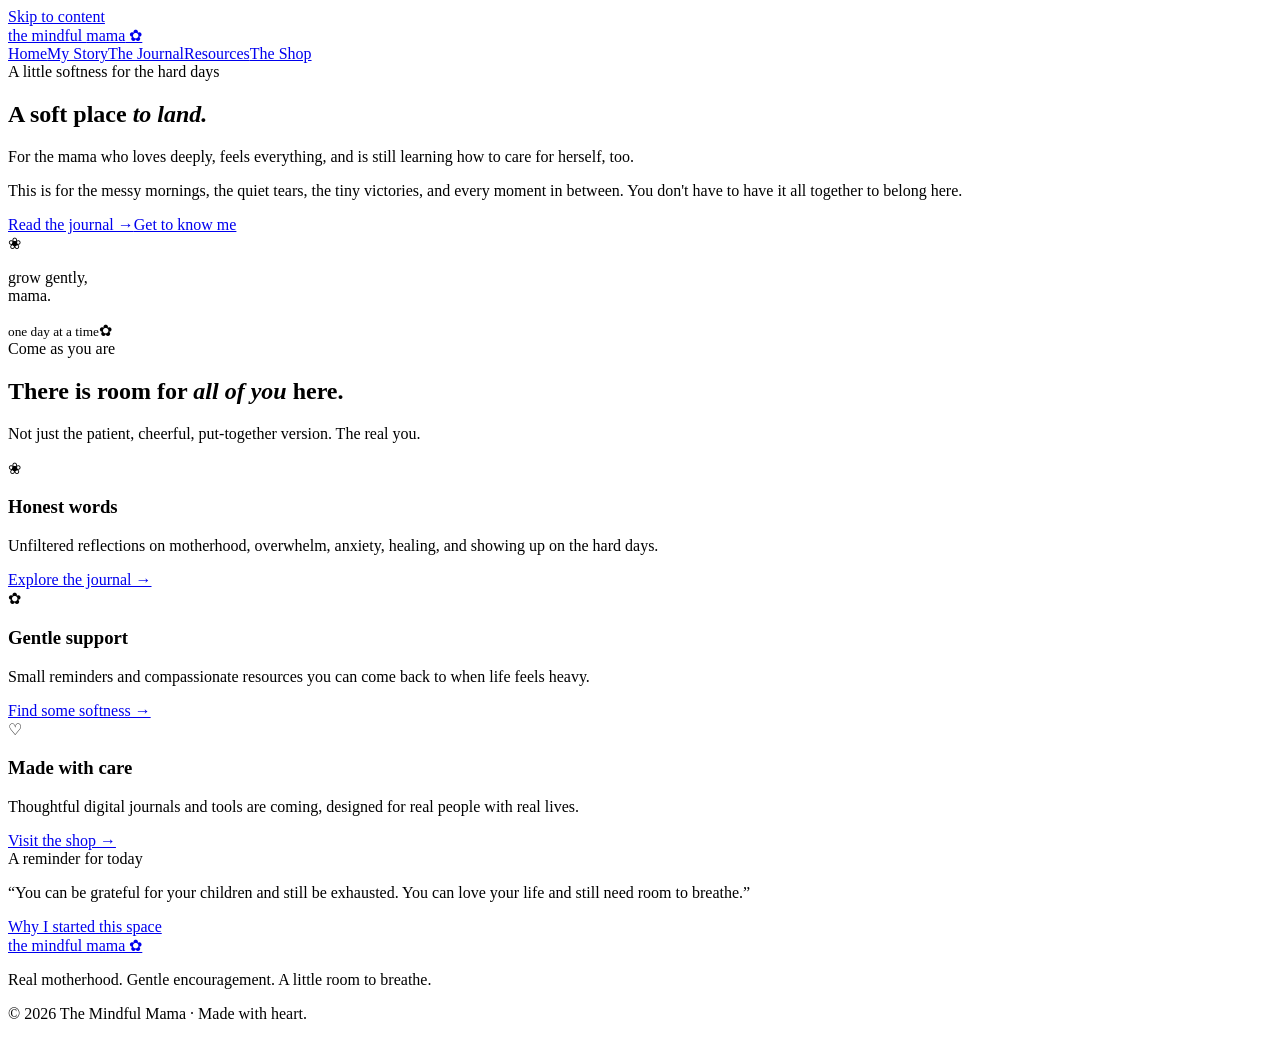
==== index.html @ 73584289 "Add The Mindful Mama website: index.html" ====
<!doctype html><html lang="en"><head><meta charset="utf-8"><meta name="viewport" content="width=device-width,initial-scale=1"><meta name="description" content="The Mindful Mama — a soft place for the overwhelmed mama."><title>A soft place to land | The Mindful Mama</title><link rel="stylesheet" href="style.css"></head><body><a class="skip" href="#main">Skip to content</a><header><div class="nav"><a class="brand" href="index.html">the mindful <span>mama</span> ✿</a><nav aria-label="Main navigation"><a href="index.html">Home</a><a href="about.html">My Story</a><a href="journal.html">The Journal</a><a href="resources.html">Resources</a><a href="shop.html">The Shop</a></nav></div></header><main id="main"><section class="hero"><div class="shell hero-grid"><div><div class="eyebrow">A little softness for the hard days</div><h1>A soft place <em>to land.</em></h1><p class="lead">For the mama who loves deeply, feels everything, and is still learning how to care for herself, too.</p><p>This is for the messy mornings, the quiet tears, the tiny victories, and every moment in between. You don't have to have it all together to belong here.</p><div class="actions"><a class="btn" href="journal.html">Read the journal →</a><a class="btn outline" href="about.html">Get to know me</a></div></div><div class="floral" aria-label="Soft floral illustration"><div>❀<p>grow gently,<br>mama.</p><small>one day at a time</small>✿</div></div></div></section><section class="section shell"><div class="section-header"><div class="eyebrow">Come as you are</div><h2>There is room for <em>all of you</em> here.</h2><p>Not just the patient, cheerful, put-together version. The real you.</p></div><div class="grid"><article class="card"><div class="symbol">❀</div><h3>Honest words</h3><p>Unfiltered reflections on motherhood, overwhelm, anxiety, healing, and showing up on the hard days.</p><a href="journal.html">Explore the journal →</a></article><article class="card"><div class="symbol">✿</div><h3>Gentle support</h3><p>Small reminders and compassionate resources you can come back to when life feels heavy.</p><a href="resources.html">Find some softness →</a></article><article class="card"><div class="symbol">♡</div><h3>Made with care</h3><p>Thoughtful digital journals and tools are coming, designed for real people with real lives.</p><a href="shop.html">Visit the shop →</a></article></div></section><section class="section tinted"><div class="statement shell"><div class="eyebrow">A reminder for today</div><p>“You can be grateful for your children and still be exhausted. You can love your life and still need room to breathe.”</p><a class="btn outline" href="about.html">Why I started this space</a></div></section></main><footer><a class="brand" href="index.html">the mindful mama ✿</a><p>Real motherhood. Gentle encouragement. A little room to breathe.</p><p>© <span id="year">2026</span> The Mindful Mama · Made with heart.</p></footer><script src="script.js"></script></body></html>
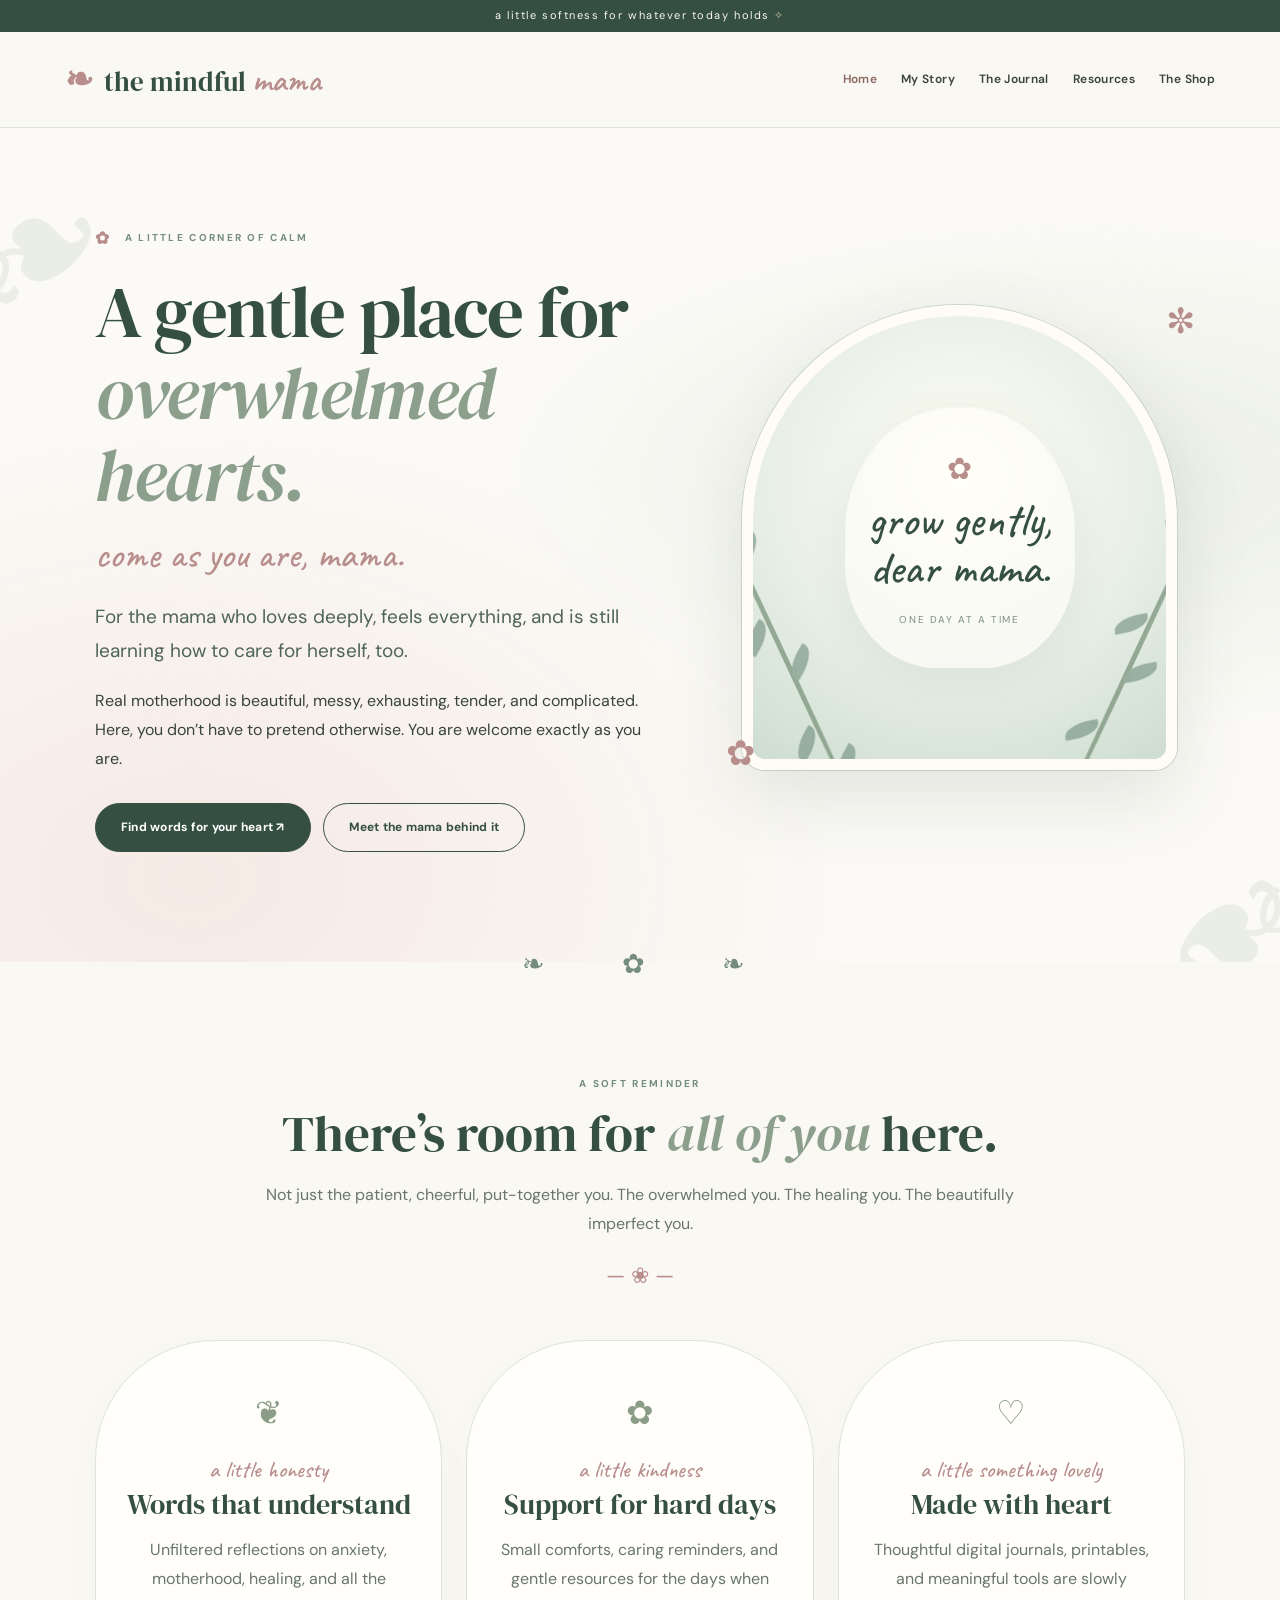
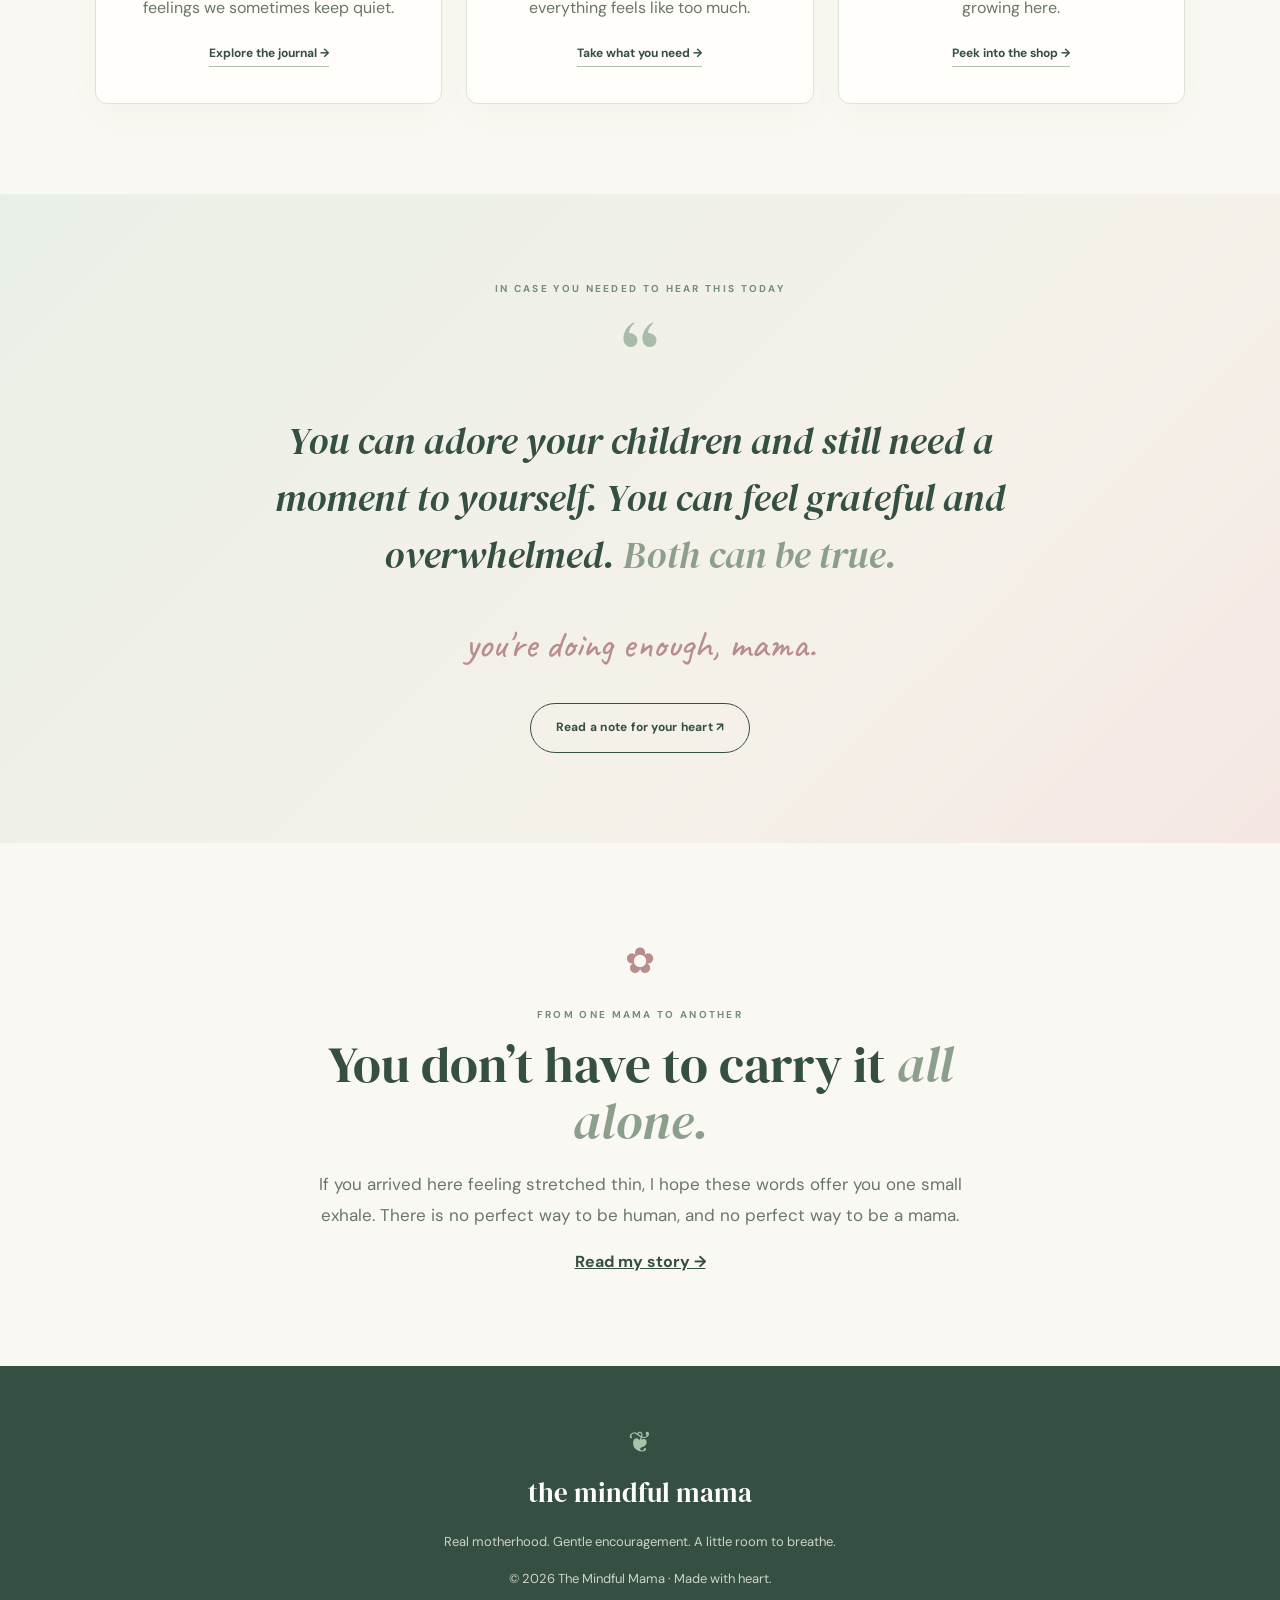
==== commit 51405b8f: "Refresh site with elegant eucalyptus botanical design" ====
--- a/index.html
+++ b/index.html
@@ -1 +1,10 @@
-<!doctype html><html lang="en"><head><meta charset="utf-8"><meta name="viewport" content="width=device-width,initial-scale=1"><meta name="description" content="The Mindful Mama — a soft place for the overwhelmed mama."><title>A soft place to land | The Mindful Mama</title><link rel="stylesheet" href="style.css"></head><body><a class="skip" href="#main">Skip to content</a><header><div class="nav"><a class="brand" href="index.html">the mindful <span>mama</span> ✿</a><nav aria-label="Main navigation"><a href="index.html">Home</a><a href="about.html">My Story</a><a href="journal.html">The Journal</a><a href="resources.html">Resources</a><a href="shop.html">The Shop</a></nav></div></header><main id="main"><section class="hero"><div class="shell hero-grid"><div><div class="eyebrow">A little softness for the hard days</div><h1>A soft place <em>to land.</em></h1><p class="lead">For the mama who loves deeply, feels everything, and is still learning how to care for herself, too.</p><p>This is for the messy mornings, the quiet tears, the tiny victories, and every moment in between. You don't have to have it all together to belong here.</p><div class="actions"><a class="btn" href="journal.html">Read the journal →</a><a class="btn outline" href="about.html">Get to know me</a></div></div><div class="floral" aria-label="Soft floral illustration"><div>❀<p>grow gently,<br>mama.</p><small>one day at a time</small>✿</div></div></div></section><section class="section shell"><div class="section-header"><div class="eyebrow">Come as you are</div><h2>There is room for <em>all of you</em> here.</h2><p>Not just the patient, cheerful, put-together version. The real you.</p></div><div class="grid"><article class="card"><div class="symbol">❀</div><h3>Honest words</h3><p>Unfiltered reflections on motherhood, overwhelm, anxiety, healing, and showing up on the hard days.</p><a href="journal.html">Explore the journal →</a></article><article class="card"><div class="symbol">✿</div><h3>Gentle support</h3><p>Small reminders and compassionate resources you can come back to when life feels heavy.</p><a href="resources.html">Find some softness →</a></article><article class="card"><div class="symbol">♡</div><h3>Made with care</h3><p>Thoughtful digital journals and tools are coming, designed for real people with real lives.</p><a href="shop.html">Visit the shop →</a></article></div></section><section class="section tinted"><div class="statement shell"><div class="eyebrow">A reminder for today</div><p>“You can be grateful for your children and still be exhausted. You can love your life and still need room to breathe.”</p><a class="btn outline" href="about.html">Why I started this space</a></div></section></main><footer><a class="brand" href="index.html">the mindful mama ✿</a><p>Real motherhood. Gentle encouragement. A little room to breathe.</p><p>© <span id="year">2026</span> The Mindful Mama · Made with heart.</p></footer><script src="script.js"></script></body></html>+<!doctype html>
+<html lang="en"><head><meta charset="utf-8"><meta name="viewport" content="width=device-width,initial-scale=1"><meta name="description" content="The Mindful Mama — a gentle place for overwhelmed hearts. Honest motherhood, healing and encouragement."><title>The Mindful Mama | A gentle place for overwhelmed hearts</title><link rel="stylesheet" href="style.css"></head>
+<body><a class="skip" href="#main">Skip to content</a><div class="announcement">a little softness for whatever today holds <span aria-hidden="true">✧</span></div><header><div class="nav"><a class="brand" href="index.html"><span class="brand-leaf">❧</span> the mindful <span>mama</span></a><nav aria-label="Main navigation"><a href="index.html" aria-current="page">Home</a><a href="about.html">My Story</a><a href="journal.html">The Journal</a><a href="resources.html">Resources</a><a href="shop.html">The Shop</a></nav></div></header>
+<main id="main"><section class="hero"><div class="shell hero-grid"><div class="hero-copy"><div class="eyebrow"><span class="tiny-flower">✿</span> A little corner of calm</div><h1>A gentle place for <em>overwhelmed hearts.</em></h1><p class="script-line">come as you are, mama.</p><p class="lead">For the mama who loves deeply, feels everything, and is still learning how to care for herself, too.</p><p>Real motherhood is beautiful, messy, exhausting, tender, and complicated. Here, you don’t have to pretend otherwise. You are welcome exactly as you are.</p><div class="actions"><a class="btn" href="journal.html">Find words for your heart <span aria-hidden="true">↗</span></a><a class="btn outline" href="about.html">Meet the mama behind it</a></div></div>
+<div class="botanical-wrap" aria-label="Decorative eucalyptus-inspired botanical arrangement"><div class="floral botanical"><span class="sprig sprig-left" aria-hidden="true"><i></i><i></i><i></i><i></i><i></i><i></i></span><span class="sprig sprig-right" aria-hidden="true"><i></i><i></i><i></i><i></i><i></i><i></i></span><div class="floral-message"><span class="little-bloom">✿</span><p>grow gently,<br>dear mama.</p><small>one day at a time</small></div></div><span class="floating-flower top" aria-hidden="true">✼</span><span class="floating-flower bottom" aria-hidden="true">✿</span></div></div></section>
+<div class="flourish" aria-hidden="true">❧ &nbsp; ✿ &nbsp; ❧</div>
+<section class="section shell"><div class="section-header"><div class="eyebrow">A soft reminder</div><h2>There’s room for <em>all of you</em> here.</h2><p>Not just the patient, cheerful, put-together you. The overwhelmed you. The healing you. The beautifully imperfect you.</p><div class="floral-divider" aria-hidden="true">— ❀ —</div></div><div class="grid"><article class="card"><div class="symbol" aria-hidden="true">❦</div><div class="script-tag">a little honesty</div><h3>Words that understand</h3><p>Unfiltered reflections on anxiety, motherhood, healing, and all the feelings we sometimes keep quiet.</p><a href="journal.html">Explore the journal <span aria-hidden="true">→</span></a></article><article class="card"><div class="symbol" aria-hidden="true">✿</div><div class="script-tag">a little kindness</div><h3>Support for hard days</h3><p>Small comforts, caring reminders, and gentle resources for the days when everything feels like too much.</p><a href="resources.html">Take what you need <span aria-hidden="true">→</span></a></article><article class="card"><div class="symbol" aria-hidden="true">♡</div><div class="script-tag">a little something lovely</div><h3>Made with heart</h3><p>Thoughtful digital journals, printables, and meaningful tools are slowly growing here.</p><a href="shop.html">Peek into the shop <span aria-hidden="true">→</span></a></article></div></section>
+<section class="section tinted"><div class="statement shell"><div class="eyebrow">In case you needed to hear this today</div><div class="quote-mark" aria-hidden="true">“</div><p>You can adore your children and still need a moment to yourself. You can feel grateful and overwhelmed. <em>Both can be true.</em></p><span class="script-line">you're doing enough, mama.</span><div><a class="btn outline" href="posts/carrying-too-much.html">Read a note for your heart ↗</a></div></div></section>
+<section class="letter shell section"><div class="letter-ornament" aria-hidden="true">✿</div><div class="eyebrow">From one mama to another</div><h2>You don’t have to carry it <em>all alone.</em></h2><p>If you arrived here feeling stretched thin, I hope these words offer you one small exhale. There is no perfect way to be human, and no perfect way to be a mama.</p><a class="text-link" href="about.html">Read my story →</a></section></main>
+<footer><div class="footer-flower" aria-hidden="true">❦</div><a class="brand" href="index.html">the mindful mama</a><p>Real motherhood. Gentle encouragement. A little room to breathe.</p><p>© <span id="year">2026</span> The Mindful Mama · Made with heart.</p></footer><script src="script.js"></script></body></html>
--- a/style.css
+++ b/style.css
@@ -0,0 +1,4 @@
+@import url('https://fonts.googleapis.com/css2?family=DM+Sans:wght@400;500;600;700&family=DM+Serif+Display:ital@0;1&family=Caveat:wght@400;500;600;700&display=swap');
+:root{--cream:#faf8f2;--paper:#fffefa;--sage:#8b9d87;--dark:#354f43;--rose:#b88e8d;--blush:#f1e5e0;--ink:#38443b;--muted:#69766b;--line:#dce4d9;--mint:#e6eee5;--eucalyptus:#748d7e}
+*{box-sizing:border-box}html{scroll-behavior:smooth}body{margin:0;background:var(--cream);color:var(--ink);font-family:'DM Sans',sans-serif;line-height:1.8}a{color:inherit}a:focus-visible{outline:3px solid var(--rose);outline-offset:4px}header{position:sticky;top:0;z-index:5;background:rgba(250,248,242,.97);border-bottom:1px solid var(--line);backdrop-filter:blur(12px)}.announcement{background:var(--dark);color:#f9f7ee;text-align:center;padding:6px 15px;font-size:11px;letter-spacing:.14em}.announcement span{color:#d3c8a5}.nav{max-width:1200px;margin:auto;padding:17px 25px;display:flex;align-items:center;justify-content:space-between;gap:20px}.brand{font-family:'DM Serif Display',serif;font-size:27px;color:var(--dark);text-decoration:none;white-space:nowrap}.brand span{font-family:'Caveat',cursive;font-weight:600;font-size:34px;color:var(--rose)}.brand-leaf{font-size:29px;color:var(--eucalyptus);padding-right:5px}nav{display:flex;gap:24px;flex-wrap:wrap}nav a{text-decoration:none;font-size:12px;font-weight:600;letter-spacing:.03em}nav a[aria-current],nav a:hover{color:#8b655f}.shell{max-width:1140px;margin:auto;padding-left:25px;padding-right:25px}.hero{position:relative;overflow:hidden;padding:95px 0 110px;background:radial-gradient(ellipse at 84% 42%,#e9eee5 0,transparent 38%),radial-gradient(ellipse at 15% 90%,#f5e9e4 0,transparent 43%),#fbfaf6}.hero:before,.hero:after{content:'❧';position:absolute;font-size:180px;line-height:1;color:#a3b4a2;opacity:.17;pointer-events:none}.hero:before{left:-40px;top:35px;transform:rotate(-32deg)}.hero:after{right:-30px;bottom:-60px;transform:rotate(145deg)}.hero-grid{display:grid;grid-template-columns:1.12fr .88fr;gap:65px;align-items:center}.eyebrow{text-transform:uppercase;letter-spacing:.23em;font-weight:700;color:var(--eucalyptus);font-size:10px}.tiny-flower{color:var(--rose);font-size:17px;vertical-align:middle;margin-right:9px}h1,h2,h3{font-family:'DM Serif Display',serif;font-weight:400;line-height:1.12}h1{font-size:clamp(48px,5.7vw,78px);margin:17px 0 8px;color:var(--dark);letter-spacing:-.025em}h2{font-size:clamp(35px,4vw,52px);margin:12px 0 19px;color:var(--dark)}h3{font-size:28px;margin:5px 0 15px;color:var(--dark)}em{color:#8c9f8d;font-style:italic}.script-line{font:500 clamp(27px,3vw,39px)/1.2 'Caveat',cursive;color:var(--rose);margin:16px 0 22px}.lead{font-size:19px;max-width:610px;color:#4f6555}.hero-copy>p:not(.script-line){max-width:575px}.btn{display:inline-block;border-radius:50px;padding:13px 25px;background:var(--dark);color:white;text-decoration:none;font-size:12px;font-weight:700;letter-spacing:.02em;border:1px solid var(--dark);transition:transform .2s,background .2s}.btn:hover{transform:translateY(-2px);background:#4a6956}.btn.outline{background:transparent;color:var(--dark)}.btn.outline:hover{background:#ebf0e9}.actions{display:flex;gap:12px;flex-wrap:wrap;margin-top:29px}.botanical-wrap{position:relative;padding:15px 8px}.floral{min-height:465px;border-radius:240px 240px 25px 25px;background:radial-gradient(circle at 50% 36%,#fffef4 0,#e8efe6 55%,#ceddd0 100%);border:11px solid #fffcf5;box-shadow:0 27px 75px #354f4320,0 0 0 1px #cfdacf;display:grid;place-items:center;position:relative;overflow:hidden}.floral-message{position:relative;z-index:2;background:#fffefaaf;border:1px solid #f7faf4;padding:34px 22px;text-align:center;border-radius:48% 48% 40% 40%;box-shadow:0 10px 40px #435d4114}.floral-message p{font:500 46px/1.05 'Caveat',cursive;color:var(--dark);margin:0 0 12px}.floral-message small{font-size:10px;letter-spacing:.16em;text-transform:uppercase;color:#7b8d7e}.little-bloom{font-size:30px;color:var(--rose)}.sprig{position:absolute;width:5px;height:370px;background:#718c72;border-radius:50%;opacity:.70;bottom:-65px;transform-origin:bottom}.sprig-left{left:26%;transform:rotate(-25deg)}.sprig-right{right:26%;transform:rotate(25deg)}.sprig i{position:absolute;left:0;bottom:calc(36px + var(--n,0)*42px);display:block;background:#7e9a88;width:35px;height:16px;border-radius:80% 0 80% 0;transform:rotate(-34deg);transform-origin:left center;box-shadow:inset 4px 0 6px #54765b22}.sprig i:nth-child(1){bottom:45px}.sprig i:nth-child(2){bottom:98px;transform:rotate(145deg)}.sprig i:nth-child(3){bottom:155px}.sprig i:nth-child(4){bottom:215px;transform:rotate(145deg)}.sprig i:nth-child(5){bottom:280px}.sprig i:nth-child(6){bottom:335px;transform:rotate(145deg)}.floating-flower{position:absolute;color:var(--rose);font-size:35px;z-index:1}.floating-flower.top{top:0;right:-10px}.floating-flower.bottom{bottom:0;left:-8px}.flourish{text-align:center;color:var(--eucalyptus);font-size:27px;letter-spacing:14px;margin-top:-22px;position:relative}.section{padding-top:86px;padding-bottom:90px}.section-header{text-align:center;max-width:760px;margin:0 auto 45px}.section-header p,.card p{color:var(--muted)}.floral-divider{font-size:22px;color:var(--rose);margin-top:17px}.grid{display:grid;grid-template-columns:repeat(3,1fr);gap:24px}.card{background:var(--paper);border:1px solid #dce4d9;border-radius:120px 120px 12px 12px;padding:42px 29px 36px;text-align:center;box-shadow:0 12px 35px #2f513008;transition:transform .2s}.card:hover{transform:translateY(-3px)}.symbol{font-size:33px;color:var(--sage)}.script-tag{font:500 23px 'Caveat',cursive;color:var(--rose);margin-top:12px}.card a{color:var(--dark);font-weight:700;font-size:12px;text-decoration:none;border-bottom:1px solid #b0c0b1;padding-bottom:5px}.tinted{background:linear-gradient(135deg,#e9f0e7,#f5f1e9 65%,#f4e7e3)}.statement{text-align:center;max-width:845px}.statement .quote-mark{font:90px/1 'DM Serif Display',serif;color:#a9bca9;height:62px;margin-top:15px}.statement p{font:italic clamp(25px,3.25vw,38px)/1.5 'DM Serif Display',serif;color:var(--dark)}.statement .script-line{display:block;margin-bottom:35px}.letter{text-align:center;max-width:740px}.letter-ornament{font-size:36px;color:var(--rose);margin-bottom:12px}.letter p{color:var(--muted);font-size:17px}.text-link{font-weight:700;color:var(--dark)}.intro{padding-top:80px;padding-bottom:48px;text-align:center}.intro h1{font-size:clamp(47px,6vw,70px)}.intro .lead{margin:auto}.prose{max-width:750px;margin:0 auto 90px;padding:0 24px;font-size:17px}.prose p{margin:0 0 22px}.prose h2{margin-top:45px}.note{border-left:3px solid var(--sage);padding:18px 25px;margin:25px 0;background:#eaf0e9}.centered{text-align:center}footer{padding:50px 20px;text-align:center;background:var(--dark);color:#f5f4eb}footer .brand{color:white}footer .brand span{color:#d9b5ab}footer p{opacity:.8;font-size:13px}.footer-flower{font-size:29px;color:#a9c3aa}.skip{position:absolute;left:-9999px}.skip:focus{left:20px;top:20px;background:white;padding:10px;z-index:10}@media(max-width:860px){.nav{flex-direction:column}.hero-grid{grid-template-columns:1fr;gap:35px}.botanical-wrap{max-width:455px;width:100%;margin:auto}.grid{grid-template-columns:1fr;max-width:500px;margin:auto}.hero{padding:65px 0}.section{padding-top:65px;padding-bottom:65px}}@media(max-width:480px){nav{gap:9px 17px;justify-content:center}nav a{font-size:11px}.hero h1{font-size:49px}.floral{min-height:340px}.sprig{height:330px}.floral-message p{font-size:39px}.brand{font-size:23px}.brand span{font-size:30px}.card{padding:35px 25px}}
+@media(prefers-reduced-motion:reduce){*,*:before,*:after{scroll-behavior:auto!important;transition:none!important}}
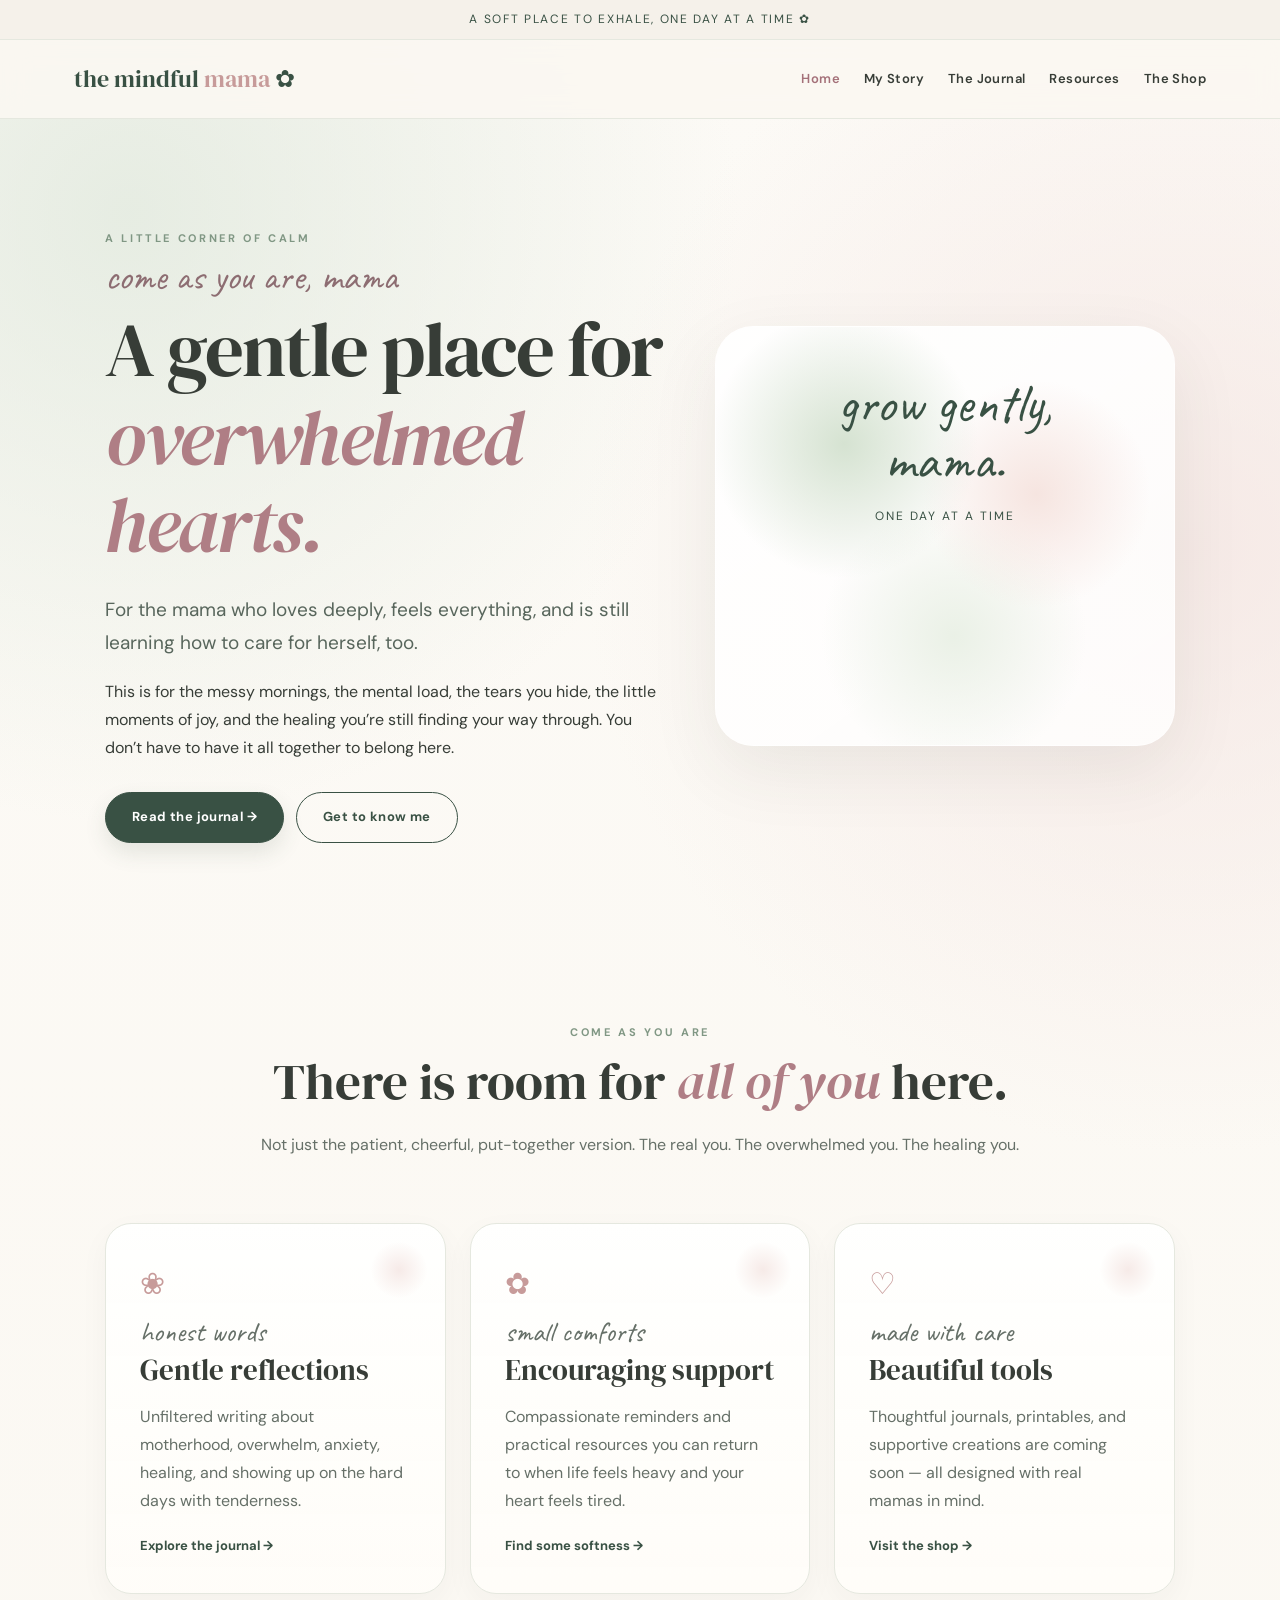
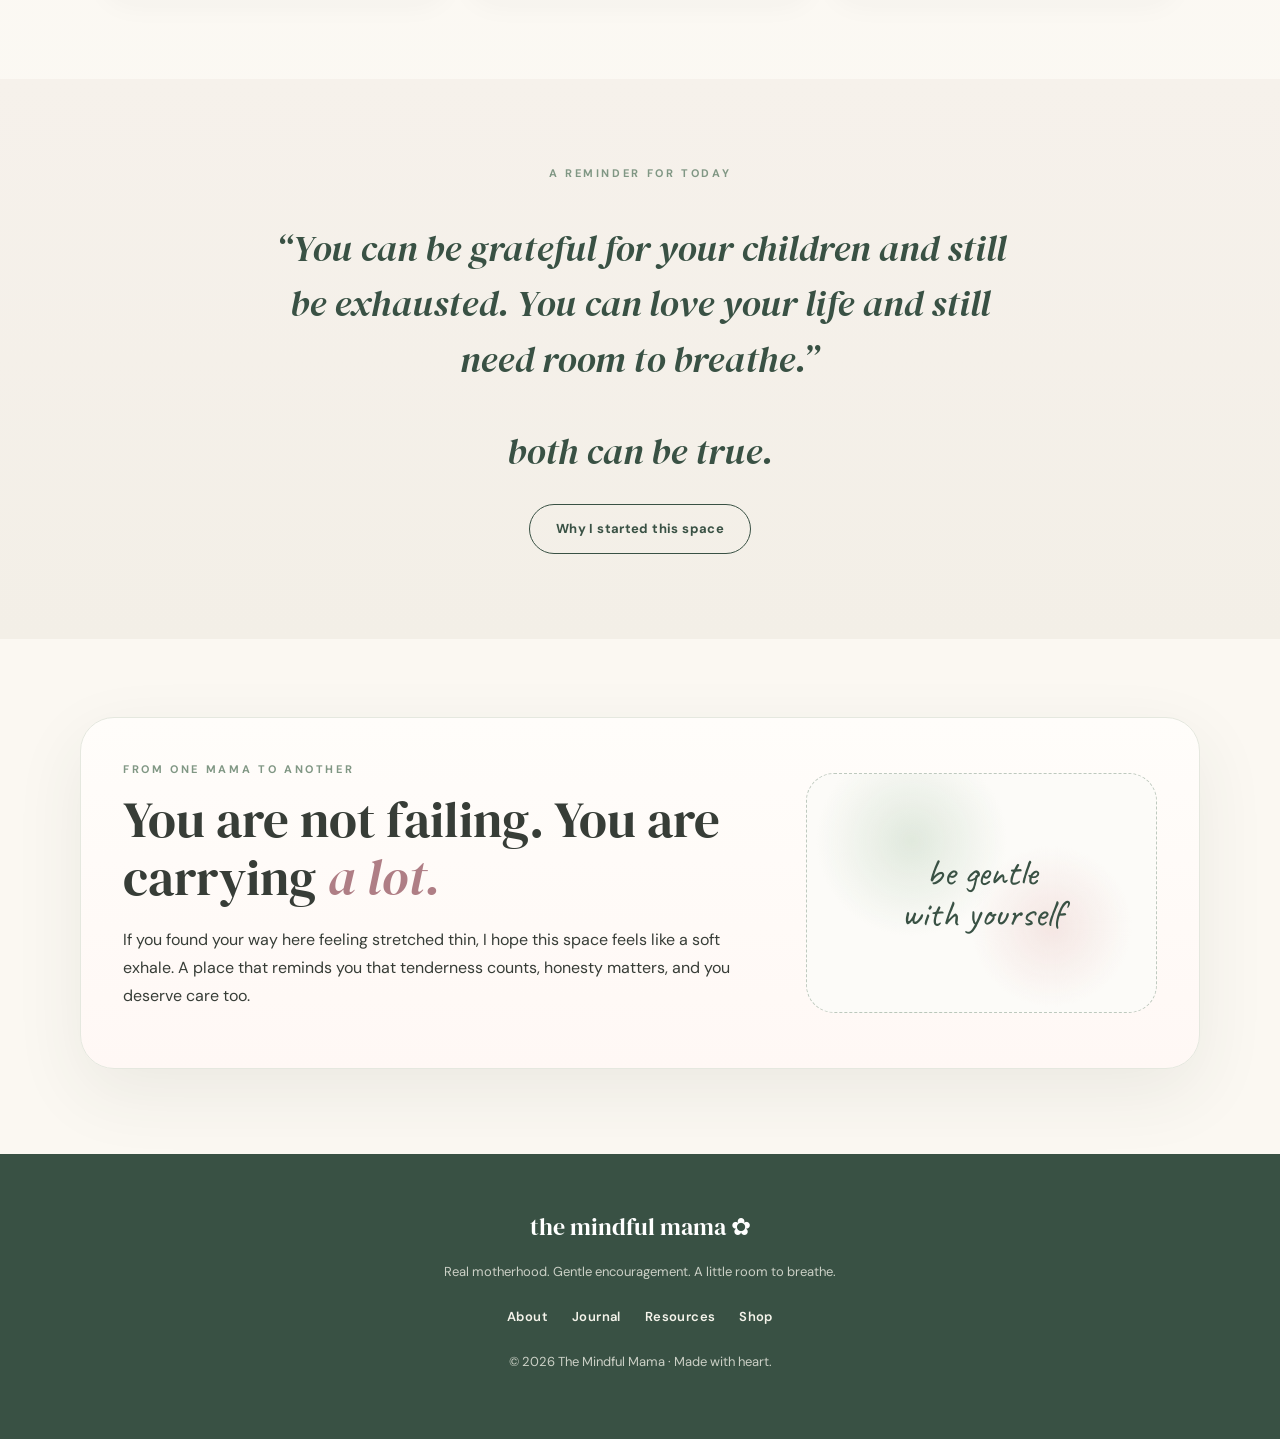
==== commit 31c72598: "Add files via upload" ====
--- a/index.html
+++ b/index.html
@@ -1,10 +1,130 @@
 <!doctype html>
-<html lang="en"><head><meta charset="utf-8"><meta name="viewport" content="width=device-width,initial-scale=1"><meta name="description" content="The Mindful Mama — a gentle place for overwhelmed hearts. Honest motherhood, healing and encouragement."><title>The Mindful Mama | A gentle place for overwhelmed hearts</title><link rel="stylesheet" href="style.css"></head>
-<body><a class="skip" href="#main">Skip to content</a><div class="announcement">a little softness for whatever today holds <span aria-hidden="true">✧</span></div><header><div class="nav"><a class="brand" href="index.html"><span class="brand-leaf">❧</span> the mindful <span>mama</span></a><nav aria-label="Main navigation"><a href="index.html" aria-current="page">Home</a><a href="about.html">My Story</a><a href="journal.html">The Journal</a><a href="resources.html">Resources</a><a href="shop.html">The Shop</a></nav></div></header>
-<main id="main"><section class="hero"><div class="shell hero-grid"><div class="hero-copy"><div class="eyebrow"><span class="tiny-flower">✿</span> A little corner of calm</div><h1>A gentle place for <em>overwhelmed hearts.</em></h1><p class="script-line">come as you are, mama.</p><p class="lead">For the mama who loves deeply, feels everything, and is still learning how to care for herself, too.</p><p>Real motherhood is beautiful, messy, exhausting, tender, and complicated. Here, you don’t have to pretend otherwise. You are welcome exactly as you are.</p><div class="actions"><a class="btn" href="journal.html">Find words for your heart <span aria-hidden="true">↗</span></a><a class="btn outline" href="about.html">Meet the mama behind it</a></div></div>
-<div class="botanical-wrap" aria-label="Decorative eucalyptus-inspired botanical arrangement"><div class="floral botanical"><span class="sprig sprig-left" aria-hidden="true"><i></i><i></i><i></i><i></i><i></i><i></i></span><span class="sprig sprig-right" aria-hidden="true"><i></i><i></i><i></i><i></i><i></i><i></i></span><div class="floral-message"><span class="little-bloom">✿</span><p>grow gently,<br>dear mama.</p><small>one day at a time</small></div></div><span class="floating-flower top" aria-hidden="true">✼</span><span class="floating-flower bottom" aria-hidden="true">✿</span></div></div></section>
-<div class="flourish" aria-hidden="true">❧ &nbsp; ✿ &nbsp; ❧</div>
-<section class="section shell"><div class="section-header"><div class="eyebrow">A soft reminder</div><h2>There’s room for <em>all of you</em> here.</h2><p>Not just the patient, cheerful, put-together you. The overwhelmed you. The healing you. The beautifully imperfect you.</p><div class="floral-divider" aria-hidden="true">— ❀ —</div></div><div class="grid"><article class="card"><div class="symbol" aria-hidden="true">❦</div><div class="script-tag">a little honesty</div><h3>Words that understand</h3><p>Unfiltered reflections on anxiety, motherhood, healing, and all the feelings we sometimes keep quiet.</p><a href="journal.html">Explore the journal <span aria-hidden="true">→</span></a></article><article class="card"><div class="symbol" aria-hidden="true">✿</div><div class="script-tag">a little kindness</div><h3>Support for hard days</h3><p>Small comforts, caring reminders, and gentle resources for the days when everything feels like too much.</p><a href="resources.html">Take what you need <span aria-hidden="true">→</span></a></article><article class="card"><div class="symbol" aria-hidden="true">♡</div><div class="script-tag">a little something lovely</div><h3>Made with heart</h3><p>Thoughtful digital journals, printables, and meaningful tools are slowly growing here.</p><a href="shop.html">Peek into the shop <span aria-hidden="true">→</span></a></article></div></section>
-<section class="section tinted"><div class="statement shell"><div class="eyebrow">In case you needed to hear this today</div><div class="quote-mark" aria-hidden="true">“</div><p>You can adore your children and still need a moment to yourself. You can feel grateful and overwhelmed. <em>Both can be true.</em></p><span class="script-line">you're doing enough, mama.</span><div><a class="btn outline" href="posts/carrying-too-much.html">Read a note for your heart ↗</a></div></div></section>
-<section class="letter shell section"><div class="letter-ornament" aria-hidden="true">✿</div><div class="eyebrow">From one mama to another</div><h2>You don’t have to carry it <em>all alone.</em></h2><p>If you arrived here feeling stretched thin, I hope these words offer you one small exhale. There is no perfect way to be human, and no perfect way to be a mama.</p><a class="text-link" href="about.html">Read my story →</a></section></main>
-<footer><div class="footer-flower" aria-hidden="true">❦</div><a class="brand" href="index.html">the mindful mama</a><p>Real motherhood. Gentle encouragement. A little room to breathe.</p><p>© <span id="year">2026</span> The Mindful Mama · Made with heart.</p></footer><script src="script.js"></script></body></html>+<html lang="en">
+<head>
+  <meta charset="utf-8">
+  <meta name="viewport" content="width=device-width,initial-scale=1">
+  <meta name="description" content="The Mindful Mama — a gentle place for overwhelmed hearts. Honest motherhood reflections, supportive encouragement, and room to breathe.">
+  <title>The Mindful Mama | A gentle place for overwhelmed hearts</title>
+  <link rel="stylesheet" href="style.css">
+</head>
+<body>
+  <a class="skip" href="#main">Skip to content</a>
+
+  <div class="announcement">a soft place to exhale, one day at a time ✿</div>
+
+  <header>
+    <div class="nav">
+      <a class="brand" href="index.html">the mindful <span>mama</span> ✿</a>
+      <nav aria-label="Main navigation">
+        <a href="index.html" aria-current="page">Home</a>
+        <a href="about.html">My Story</a>
+        <a href="journal.html">The Journal</a>
+        <a href="resources.html">Resources</a>
+        <a href="shop.html">The Shop</a>
+      </nav>
+    </div>
+  </header>
+
+  <main id="main">
+    <section class="hero">
+      <img class="hero-branch hero-branch-left" src="assets/eucalyptus-left.svg" alt="" aria-hidden="true">
+      <img class="hero-branch hero-branch-right" src="assets/eucalyptus-right.svg" alt="" aria-hidden="true">
+
+      <div class="shell hero-grid">
+        <div class="hero-copy">
+          <div class="eyebrow">A little corner of calm</div>
+          <p class="handwritten intro-script">come as you are, mama</p>
+          <h1>A gentle place for <em>overwhelmed hearts.</em></h1>
+          <p class="lead">For the mama who loves deeply, feels everything, and is still learning how to care for herself, too.</p>
+          <p>This is for the messy mornings, the mental load, the tears you hide, the little moments of joy, and the healing you’re still finding your way through. You don’t have to have it all together to belong here.</p>
+          <div class="actions">
+            <a class="btn" href="journal.html">Read the journal →</a>
+            <a class="btn secondary" href="about.html">Get to know me</a>
+          </div>
+        </div>
+
+        <div class="watercolor-card" aria-label="Decorative watercolor floral panel">
+          <div class="wash"></div>
+          <div class="card-content">
+            <p class="handwritten big-script">grow gently,<br>mama.</p>
+            <p class="mini-note">one day at a time</p>
+          </div>
+        </div>
+      </div>
+    </section>
+
+    <section class="section">
+      <div class="shell">
+        <div class="section-header">
+          <div class="eyebrow">Come as you are</div>
+          <h2>There is room for <em>all of you</em> here.</h2>
+          <p>Not just the patient, cheerful, put-together version. The real you. The overwhelmed you. The healing you.</p>
+          <img class="divider" src="assets/floral-divider.svg" alt="" aria-hidden="true">
+        </div>
+
+        <div class="grid">
+          <article class="card">
+            <div class="symbol">❀</div>
+            <p class="handwritten small-script">honest words</p>
+            <h3>Gentle reflections</h3>
+            <p>Unfiltered writing about motherhood, overwhelm, anxiety, healing, and showing up on the hard days with tenderness.</p>
+            <a href="journal.html">Explore the journal →</a>
+          </article>
+
+          <article class="card">
+            <div class="symbol">✿</div>
+            <p class="handwritten small-script">small comforts</p>
+            <h3>Encouraging support</h3>
+            <p>Compassionate reminders and practical resources you can return to when life feels heavy and your heart feels tired.</p>
+            <a href="resources.html">Find some softness →</a>
+          </article>
+
+          <article class="card">
+            <div class="symbol">♡</div>
+            <p class="handwritten small-script">made with care</p>
+            <h3>Beautiful tools</h3>
+            <p>Thoughtful journals, printables, and supportive creations are coming soon — all designed with real mamas in mind.</p>
+            <a href="shop.html">Visit the shop →</a>
+          </article>
+        </div>
+      </div>
+    </section>
+
+    <section class="section tinted quote-section">
+      <div class="shell statement">
+        <div class="eyebrow">A reminder for today</div>
+        <p>“You can be grateful for your children and still be exhausted. You can love your life and still need room to breathe.”</p>
+        <p class="handwritten quote-script">both can be true.</p>
+        <a class="btn secondary" href="about.html">Why I started this space</a>
+      </div>
+    </section>
+
+    <section class="section soft-note">
+      <div class="shell note-panel">
+        <div>
+          <div class="eyebrow">From one mama to another</div>
+          <h2>You are not failing. You are carrying <em>a lot.</em></h2>
+          <p>If you found your way here feeling stretched thin, I hope this space feels like a soft exhale. A place that reminds you that tenderness counts, honesty matters, and you deserve care too.</p>
+        </div>
+        <div class="note-badge">
+          <p class="handwritten badge-script">be gentle<br>with yourself</p>
+        </div>
+      </div>
+    </section>
+  </main>
+
+  <footer class="footer">
+    <a class="brand" href="index.html">the mindful mama ✿</a>
+    <p>Real motherhood. Gentle encouragement. A little room to breathe.</p>
+    <nav>
+      <a href="about.html">About</a>
+      <a href="journal.html">Journal</a>
+      <a href="resources.html">Resources</a>
+      <a href="shop.html">Shop</a>
+    </nav>
+    <p>© <span id="year">2026</span> The Mindful Mama · Made with heart.</p>
+  </footer>
+
+  <script src="script.js"></script>
+</body>
+</html>
--- a/style.css
+++ b/style.css
@@ -1,4 +1,177 @@
-@import url('https://fonts.googleapis.com/css2?family=DM+Sans:wght@400;500;600;700&family=DM+Serif+Display:ital@0;1&family=Caveat:wght@400;500;600;700&display=swap');
-:root{--cream:#faf8f2;--paper:#fffefa;--sage:#8b9d87;--dark:#354f43;--rose:#b88e8d;--blush:#f1e5e0;--ink:#38443b;--muted:#69766b;--line:#dce4d9;--mint:#e6eee5;--eucalyptus:#748d7e}
-*{box-sizing:border-box}html{scroll-behavior:smooth}body{margin:0;background:var(--cream);color:var(--ink);font-family:'DM Sans',sans-serif;line-height:1.8}a{color:inherit}a:focus-visible{outline:3px solid var(--rose);outline-offset:4px}header{position:sticky;top:0;z-index:5;background:rgba(250,248,242,.97);border-bottom:1px solid var(--line);backdrop-filter:blur(12px)}.announcement{background:var(--dark);color:#f9f7ee;text-align:center;padding:6px 15px;font-size:11px;letter-spacing:.14em}.announcement span{color:#d3c8a5}.nav{max-width:1200px;margin:auto;padding:17px 25px;display:flex;align-items:center;justify-content:space-between;gap:20px}.brand{font-family:'DM Serif Display',serif;font-size:27px;color:var(--dark);text-decoration:none;white-space:nowrap}.brand span{font-family:'Caveat',cursive;font-weight:600;font-size:34px;color:var(--rose)}.brand-leaf{font-size:29px;color:var(--eucalyptus);padding-right:5px}nav{display:flex;gap:24px;flex-wrap:wrap}nav a{text-decoration:none;font-size:12px;font-weight:600;letter-spacing:.03em}nav a[aria-current],nav a:hover{color:#8b655f}.shell{max-width:1140px;margin:auto;padding-left:25px;padding-right:25px}.hero{position:relative;overflow:hidden;padding:95px 0 110px;background:radial-gradient(ellipse at 84% 42%,#e9eee5 0,transparent 38%),radial-gradient(ellipse at 15% 90%,#f5e9e4 0,transparent 43%),#fbfaf6}.hero:before,.hero:after{content:'❧';position:absolute;font-size:180px;line-height:1;color:#a3b4a2;opacity:.17;pointer-events:none}.hero:before{left:-40px;top:35px;transform:rotate(-32deg)}.hero:after{right:-30px;bottom:-60px;transform:rotate(145deg)}.hero-grid{display:grid;grid-template-columns:1.12fr .88fr;gap:65px;align-items:center}.eyebrow{text-transform:uppercase;letter-spacing:.23em;font-weight:700;color:var(--eucalyptus);font-size:10px}.tiny-flower{color:var(--rose);font-size:17px;vertical-align:middle;margin-right:9px}h1,h2,h3{font-family:'DM Serif Display',serif;font-weight:400;line-height:1.12}h1{font-size:clamp(48px,5.7vw,78px);margin:17px 0 8px;color:var(--dark);letter-spacing:-.025em}h2{font-size:clamp(35px,4vw,52px);margin:12px 0 19px;color:var(--dark)}h3{font-size:28px;margin:5px 0 15px;color:var(--dark)}em{color:#8c9f8d;font-style:italic}.script-line{font:500 clamp(27px,3vw,39px)/1.2 'Caveat',cursive;color:var(--rose);margin:16px 0 22px}.lead{font-size:19px;max-width:610px;color:#4f6555}.hero-copy>p:not(.script-line){max-width:575px}.btn{display:inline-block;border-radius:50px;padding:13px 25px;background:var(--dark);color:white;text-decoration:none;font-size:12px;font-weight:700;letter-spacing:.02em;border:1px solid var(--dark);transition:transform .2s,background .2s}.btn:hover{transform:translateY(-2px);background:#4a6956}.btn.outline{background:transparent;color:var(--dark)}.btn.outline:hover{background:#ebf0e9}.actions{display:flex;gap:12px;flex-wrap:wrap;margin-top:29px}.botanical-wrap{position:relative;padding:15px 8px}.floral{min-height:465px;border-radius:240px 240px 25px 25px;background:radial-gradient(circle at 50% 36%,#fffef4 0,#e8efe6 55%,#ceddd0 100%);border:11px solid #fffcf5;box-shadow:0 27px 75px #354f4320,0 0 0 1px #cfdacf;display:grid;place-items:center;position:relative;overflow:hidden}.floral-message{position:relative;z-index:2;background:#fffefaaf;border:1px solid #f7faf4;padding:34px 22px;text-align:center;border-radius:48% 48% 40% 40%;box-shadow:0 10px 40px #435d4114}.floral-message p{font:500 46px/1.05 'Caveat',cursive;color:var(--dark);margin:0 0 12px}.floral-message small{font-size:10px;letter-spacing:.16em;text-transform:uppercase;color:#7b8d7e}.little-bloom{font-size:30px;color:var(--rose)}.sprig{position:absolute;width:5px;height:370px;background:#718c72;border-radius:50%;opacity:.70;bottom:-65px;transform-origin:bottom}.sprig-left{left:26%;transform:rotate(-25deg)}.sprig-right{right:26%;transform:rotate(25deg)}.sprig i{position:absolute;left:0;bottom:calc(36px + var(--n,0)*42px);display:block;background:#7e9a88;width:35px;height:16px;border-radius:80% 0 80% 0;transform:rotate(-34deg);transform-origin:left center;box-shadow:inset 4px 0 6px #54765b22}.sprig i:nth-child(1){bottom:45px}.sprig i:nth-child(2){bottom:98px;transform:rotate(145deg)}.sprig i:nth-child(3){bottom:155px}.sprig i:nth-child(4){bottom:215px;transform:rotate(145deg)}.sprig i:nth-child(5){bottom:280px}.sprig i:nth-child(6){bottom:335px;transform:rotate(145deg)}.floating-flower{position:absolute;color:var(--rose);font-size:35px;z-index:1}.floating-flower.top{top:0;right:-10px}.floating-flower.bottom{bottom:0;left:-8px}.flourish{text-align:center;color:var(--eucalyptus);font-size:27px;letter-spacing:14px;margin-top:-22px;position:relative}.section{padding-top:86px;padding-bottom:90px}.section-header{text-align:center;max-width:760px;margin:0 auto 45px}.section-header p,.card p{color:var(--muted)}.floral-divider{font-size:22px;color:var(--rose);margin-top:17px}.grid{display:grid;grid-template-columns:repeat(3,1fr);gap:24px}.card{background:var(--paper);border:1px solid #dce4d9;border-radius:120px 120px 12px 12px;padding:42px 29px 36px;text-align:center;box-shadow:0 12px 35px #2f513008;transition:transform .2s}.card:hover{transform:translateY(-3px)}.symbol{font-size:33px;color:var(--sage)}.script-tag{font:500 23px 'Caveat',cursive;color:var(--rose);margin-top:12px}.card a{color:var(--dark);font-weight:700;font-size:12px;text-decoration:none;border-bottom:1px solid #b0c0b1;padding-bottom:5px}.tinted{background:linear-gradient(135deg,#e9f0e7,#f5f1e9 65%,#f4e7e3)}.statement{text-align:center;max-width:845px}.statement .quote-mark{font:90px/1 'DM Serif Display',serif;color:#a9bca9;height:62px;margin-top:15px}.statement p{font:italic clamp(25px,3.25vw,38px)/1.5 'DM Serif Display',serif;color:var(--dark)}.statement .script-line{display:block;margin-bottom:35px}.letter{text-align:center;max-width:740px}.letter-ornament{font-size:36px;color:var(--rose);margin-bottom:12px}.letter p{color:var(--muted);font-size:17px}.text-link{font-weight:700;color:var(--dark)}.intro{padding-top:80px;padding-bottom:48px;text-align:center}.intro h1{font-size:clamp(47px,6vw,70px)}.intro .lead{margin:auto}.prose{max-width:750px;margin:0 auto 90px;padding:0 24px;font-size:17px}.prose p{margin:0 0 22px}.prose h2{margin-top:45px}.note{border-left:3px solid var(--sage);padding:18px 25px;margin:25px 0;background:#eaf0e9}.centered{text-align:center}footer{padding:50px 20px;text-align:center;background:var(--dark);color:#f5f4eb}footer .brand{color:white}footer .brand span{color:#d9b5ab}footer p{opacity:.8;font-size:13px}.footer-flower{font-size:29px;color:#a9c3aa}.skip{position:absolute;left:-9999px}.skip:focus{left:20px;top:20px;background:white;padding:10px;z-index:10}@media(max-width:860px){.nav{flex-direction:column}.hero-grid{grid-template-columns:1fr;gap:35px}.botanical-wrap{max-width:455px;width:100%;margin:auto}.grid{grid-template-columns:1fr;max-width:500px;margin:auto}.hero{padding:65px 0}.section{padding-top:65px;padding-bottom:65px}}@media(max-width:480px){nav{gap:9px 17px;justify-content:center}nav a{font-size:11px}.hero h1{font-size:49px}.floral{min-height:340px}.sprig{height:330px}.floral-message p{font-size:39px}.brand{font-size:23px}.brand span{font-size:30px}.card{padding:35px 25px}}
-@media(prefers-reduced-motion:reduce){*,*:before,*:after{scroll-behavior:auto!important;transition:none!important}}+@import url('https://fonts.googleapis.com/css2?family=DM+Sans:wght@400;500;600;700&family=DM+Serif+Display:ital@0;1&family=Caveat:wght@500;600;700&display=swap');
+
+:root{
+  --cream:#fbf8f2;
+  --paper:#fffdf9;
+  --sage:#809784;
+  --sage-soft:#dfe8dc;
+  --sage-dark:#395144;
+  --eucalyptus:#9eb39f;
+  --rose:#c79b9a;
+  --rose-soft:#f4e5e2;
+  --blush:#f7efea;
+  --ink:#373d37;
+  --muted:#667068;
+  --line:#e5e8df;
+  --shadow:0 24px 70px rgba(48,60,46,.08);
+}
+
+*{box-sizing:border-box}
+html{scroll-behavior:smooth}
+body{
+  margin:0;
+  background:
+    radial-gradient(circle at 10% 7%, rgba(223,232,220,.75), transparent 20%),
+    radial-gradient(circle at 93% 18%, rgba(244,229,226,.78), transparent 22%),
+    linear-gradient(180deg, #fcfaf6 0%, var(--cream) 70%);
+  color:var(--ink);
+  font-family:'DM Sans',sans-serif;
+  line-height:1.75;
+}
+a{color:inherit}
+header{
+  position:sticky;top:0;z-index:6;
+  background:rgba(251,248,242,.9);
+  backdrop-filter:blur(14px);
+  border-bottom:1px solid var(--line)
+}
+.announcement{
+  text-align:center;
+  font-size:12px;
+  letter-spacing:.14em;
+  text-transform:uppercase;
+  color:var(--sage-dark);
+  background:#f5f1ea;
+  border-bottom:1px solid var(--line);
+  padding:9px 14px;
+}
+.nav{max-width:1180px;margin:auto;padding:18px 24px;display:flex;align-items:center;justify-content:space-between;gap:16px}
+.brand{text-decoration:none;font-family:'DM Serif Display',serif;font-size:24px;color:var(--sage-dark)}
+.brand span{color:var(--rose)}
+nav{display:flex;gap:24px;flex-wrap:wrap}
+nav a{text-decoration:none;font-size:13px;font-weight:600;letter-spacing:.03em;position:relative}
+nav a:hover,nav a[aria-current]{color:#a47179}
+.shell{max-width:1120px;margin:auto;padding:0 25px}
+.hero{
+  position:relative;
+  overflow:hidden;
+  padding:110px 0 95px;
+}
+.hero-grid{display:grid;grid-template-columns:1.1fr .9fr;align-items:center;gap:48px}
+.hero-branch{position:absolute;pointer-events:none;opacity:.95}
+.hero-branch-left{left:-20px;top:18px;width:min(21vw,240px)}
+.hero-branch-right{right:-24px;bottom:18px;width:min(21vw,240px)}
+.eyebrow{text-transform:uppercase;letter-spacing:.24em;font-weight:700;color:var(--sage);font-size:11px}
+.handwritten{font-family:'Caveat',cursive;color:#8d6d72}
+.intro-script{font-size:38px;line-height:1;margin:10px 0 5px}
+.small-script{font-size:28px;line-height:1;margin:8px 0 6px;color:#9d7c80}
+.big-script{font-size:54px;line-height:1.05;margin:0;color:var(--sage-dark)}
+.quote-script{font-size:36px;margin:12px 0 24px;color:#8d6d72}
+.badge-script{font-size:38px;line-height:1.08;margin:0;color:var(--sage-dark)}
+h1,h2,h3{font-family:'DM Serif Display',serif;font-weight:400;line-height:1.14}
+h1{font-size:clamp(50px,6vw,84px);margin:10px 0 24px;letter-spacing:-.03em}
+h2{font-size:clamp(36px,4vw,56px);margin:10px 0 20px}
+h3{font-size:29px;margin:8px 0 14px}
+em{color:#af7e85;font-style:italic}
+.lead{font-size:19px;max-width:590px;color:#58665c}
+.actions{display:flex;gap:12px;flex-wrap:wrap;margin-top:30px}
+.btn{display:inline-block;border-radius:999px;padding:13px 26px;background:var(--sage-dark);color:white;text-decoration:none;font-size:13px;font-weight:700;letter-spacing:.03em;border:1px solid var(--sage-dark);box-shadow:0 10px 22px rgba(57,81,68,.12)}
+.btn.secondary{background:transparent;color:var(--sage-dark);box-shadow:none}
+.btn:hover{transform:translateY(-1px)}
+.watercolor-card{
+  position:relative;
+  min-height:420px;
+  border-radius:38px;
+  background:rgba(255,255,255,.68);
+  border:1px solid rgba(255,255,255,.8);
+  box-shadow:var(--shadow);
+  overflow:hidden;
+}
+.wash{
+  position:absolute;inset:0;
+  background:
+    radial-gradient(circle at 28% 28%, rgba(211,225,207,.95), transparent 30%),
+    radial-gradient(circle at 70% 40%, rgba(245,226,221,.9), transparent 28%),
+    radial-gradient(circle at 52% 74%, rgba(233,240,229,.95), transparent 34%),
+    linear-gradient(145deg, rgba(255,255,255,.78), rgba(255,255,255,.35));
+}
+.watercolor-card::before,.watercolor-card::after{
+  content:'';position:absolute;background-repeat:no-repeat;background-size:contain;opacity:.98
+}
+.watercolor-card::before{left:-14px;bottom:-8px;width:170px;height:265px;background-image:url('assets/eucalyptus-left.svg')}
+.watercolor-card::after{right:-14px;top:-10px;width:170px;height:265px;background-image:url('assets/eucalyptus-right.svg')}
+.card-content{
+  position:relative;z-index:1;height:100%;display:flex;flex-direction:column;align-items:center;justify-content:center;text-align:center;padding:48px;
+}
+.mini-note{font-size:12px;letter-spacing:.17em;text-transform:uppercase;color:var(--sage-dark);margin-top:18px}
+.section{padding:85px 0}
+.section.tinted{background:linear-gradient(180deg,#f6f1eb 0%,#f3efe7 100%)}
+.section-header{text-align:center;max-width:760px;margin:0 auto 40px}
+.section-header p,.card p{color:var(--muted)}
+.divider{display:block;margin:24px auto 0;width:180px;max-width:100%}
+.grid{display:grid;grid-template-columns:repeat(3,1fr);gap:24px}
+.card{
+  background:linear-gradient(180deg, rgba(255,255,255,.95), rgba(255,253,249,.92));
+  border:1px solid var(--line);
+  border-radius:26px;
+  padding:34px;
+  box-shadow:0 10px 30px rgba(39,49,42,.04);
+  position:relative;
+}
+.card::after{
+  content:'';position:absolute;right:18px;top:18px;width:56px;height:56px;border-radius:50%;background:radial-gradient(circle, rgba(244,229,226,.8), rgba(244,229,226,0) 72%);
+}
+.symbol{font-size:30px;color:var(--rose)}
+.card a{color:var(--sage-dark);font-size:13px;font-weight:700;text-decoration:none}
+.card a:hover{text-decoration:underline}
+.statement{max-width:820px;margin:auto;text-align:center}
+.statement p{font:italic clamp(24px,3vw,37px)/1.5 'DM Serif Display',serif;color:var(--sage-dark)}
+.quote-section{position:relative;overflow:hidden}
+.quote-section::before{content:'';position:absolute;left:-60px;bottom:-40px;width:180px;height:280px;background:url('assets/eucalyptus-left.svg') center/contain no-repeat;opacity:.52}
+.quote-section::after{content:'';position:absolute;right:-60px;top:-20px;width:180px;height:280px;background:url('assets/eucalyptus-right.svg') center/contain no-repeat;opacity:.52}
+.soft-note{padding-top:78px}
+.note-panel{
+  display:grid;grid-template-columns:1.3fr .7fr;gap:32px;align-items:center;
+  background:linear-gradient(180deg,#fffdfa,#fff8f5);
+  border:1px solid var(--line);
+  border-radius:34px;
+  padding:42px;
+  box-shadow:var(--shadow);
+}
+.note-badge{
+  min-height:240px;border-radius:28px;background:radial-gradient(circle at 30% 28%, rgba(223,232,220,.95), transparent 32%), radial-gradient(circle at 70% 64%, rgba(244,229,226,.95), transparent 28%), #fcfbf8; border:1px dashed rgba(128,151,132,.5);display:grid;place-items:center;text-align:center;padding:20px
+}
+.page-intro{padding:85px 0 45px;text-align:center;max-width:820px;margin:auto}
+.page-intro h1{font-size:clamp(47px,6vw,70px)}
+.prose{max-width:750px;margin:0 auto 90px;padding:0 24px;font-size:17px}
+.prose p{margin:0 0 22px}.prose h2{margin-top:50px}
+.note{border-left:3px solid var(--rose);padding:15px 25px;margin:25px 0;background:#faf0ee}
+.footer{padding:52px 20px;text-align:center;background:var(--sage-dark);color:#f5f4eb}
+.footer .brand{color:white}
+.footer p{opacity:.78;font-size:13px}
+.footer nav{justify-content:center;margin:22px 0}
+.footer a{color:inherit}
+.tag{font-size:11px;text-transform:uppercase;letter-spacing:.18em;color:var(--rose);font-weight:700}
+.notice{background:#f2e9e4;border-radius:8px;padding:25px;font-size:14px}
+.skip{position:absolute;left:-9999px}.skip:focus{left:20px;top:20px;background:white;padding:10px;z-index:10}
+
+@media (max-width: 920px){
+  .hero-grid,.note-panel{grid-template-columns:1fr}
+  .watercolor-card{min-height:340px}
+}
+@media (max-width: 760px){
+  .nav{flex-direction:column;gap:10px}
+  .brand{font-size:21px}
+  nav{gap:16px;justify-content:center}
+  .announcement{font-size:11px;letter-spacing:.1em}
+  .hero{padding:68px 0 60px}
+  .hero-branch{display:none}
+  .grid{grid-template-columns:1fr}
+  .section{padding:65px 0}
+  .card{padding:25px}
+  .watercolor-card{min-height:280px}
+  .big-script{font-size:42px}
+  .intro-script{font-size:32px}
+  .quote-script{font-size:30px}
+  .note-panel{padding:26px}
+}
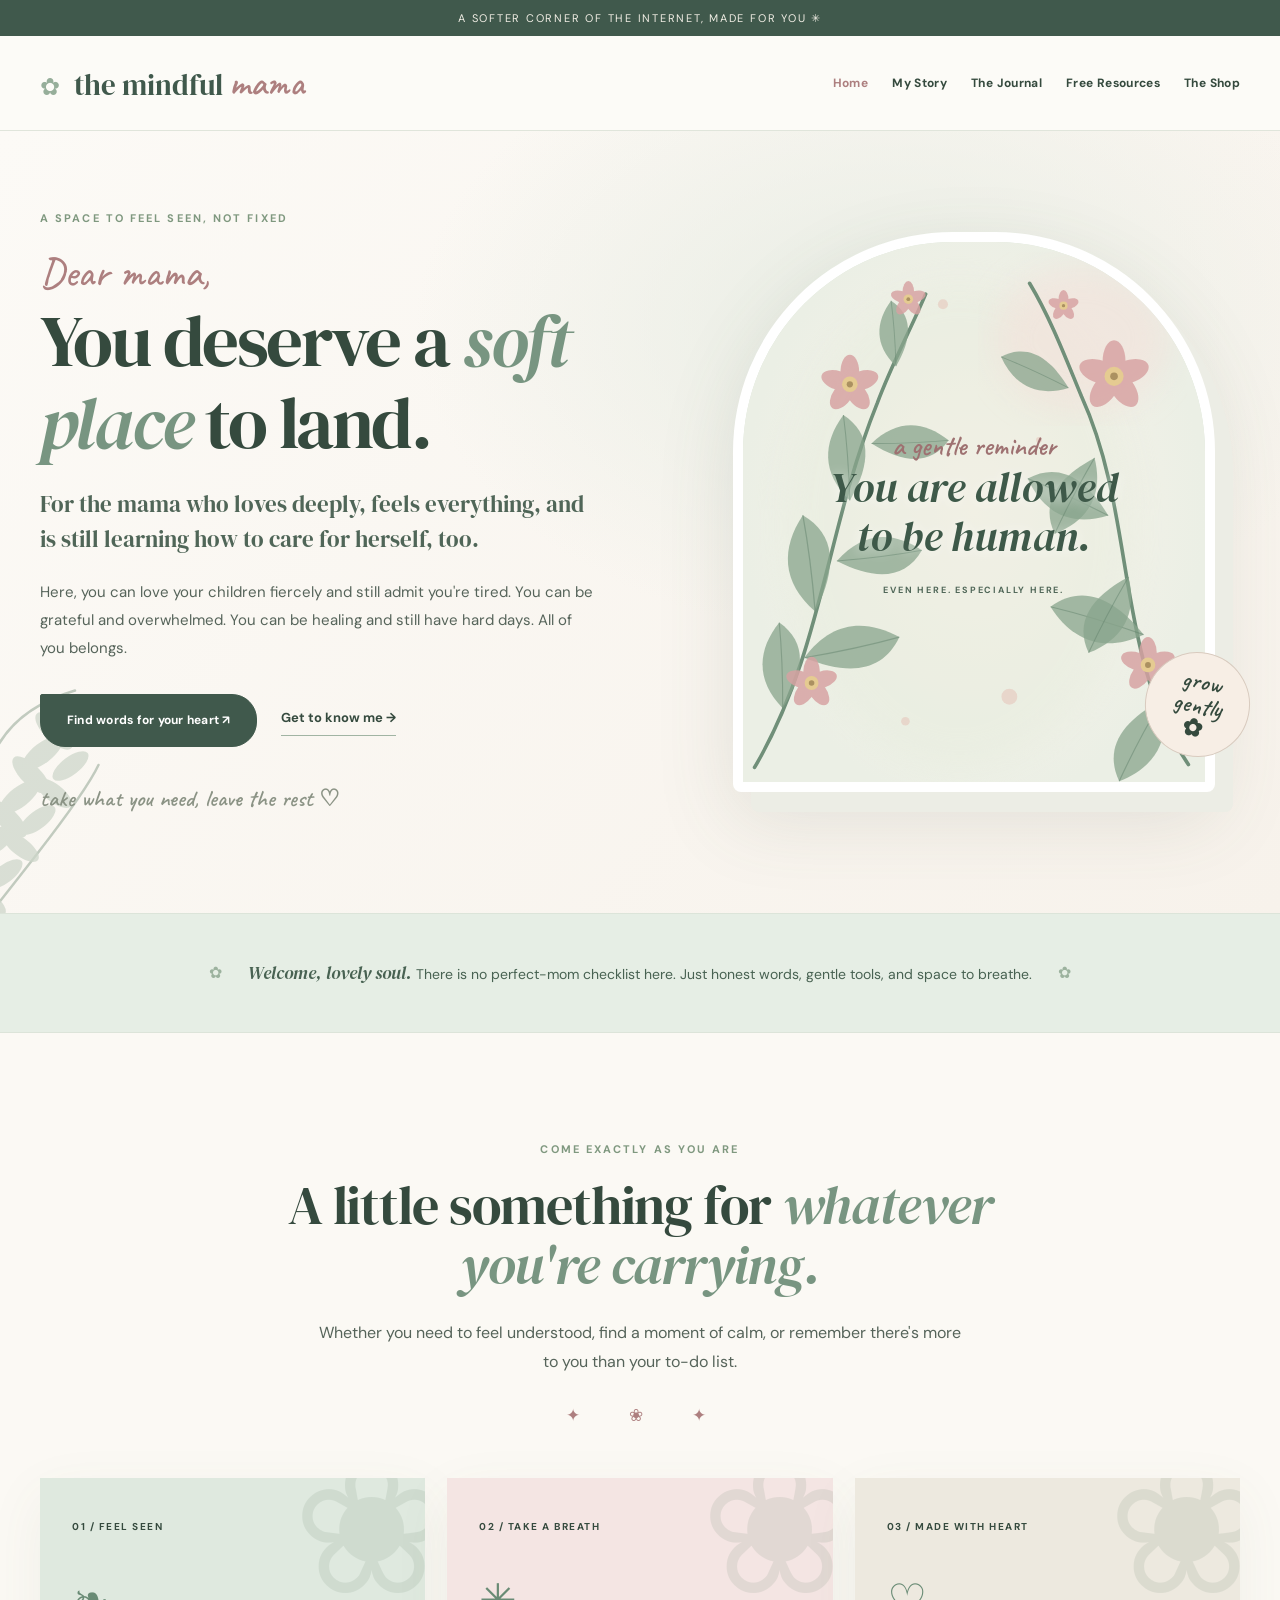
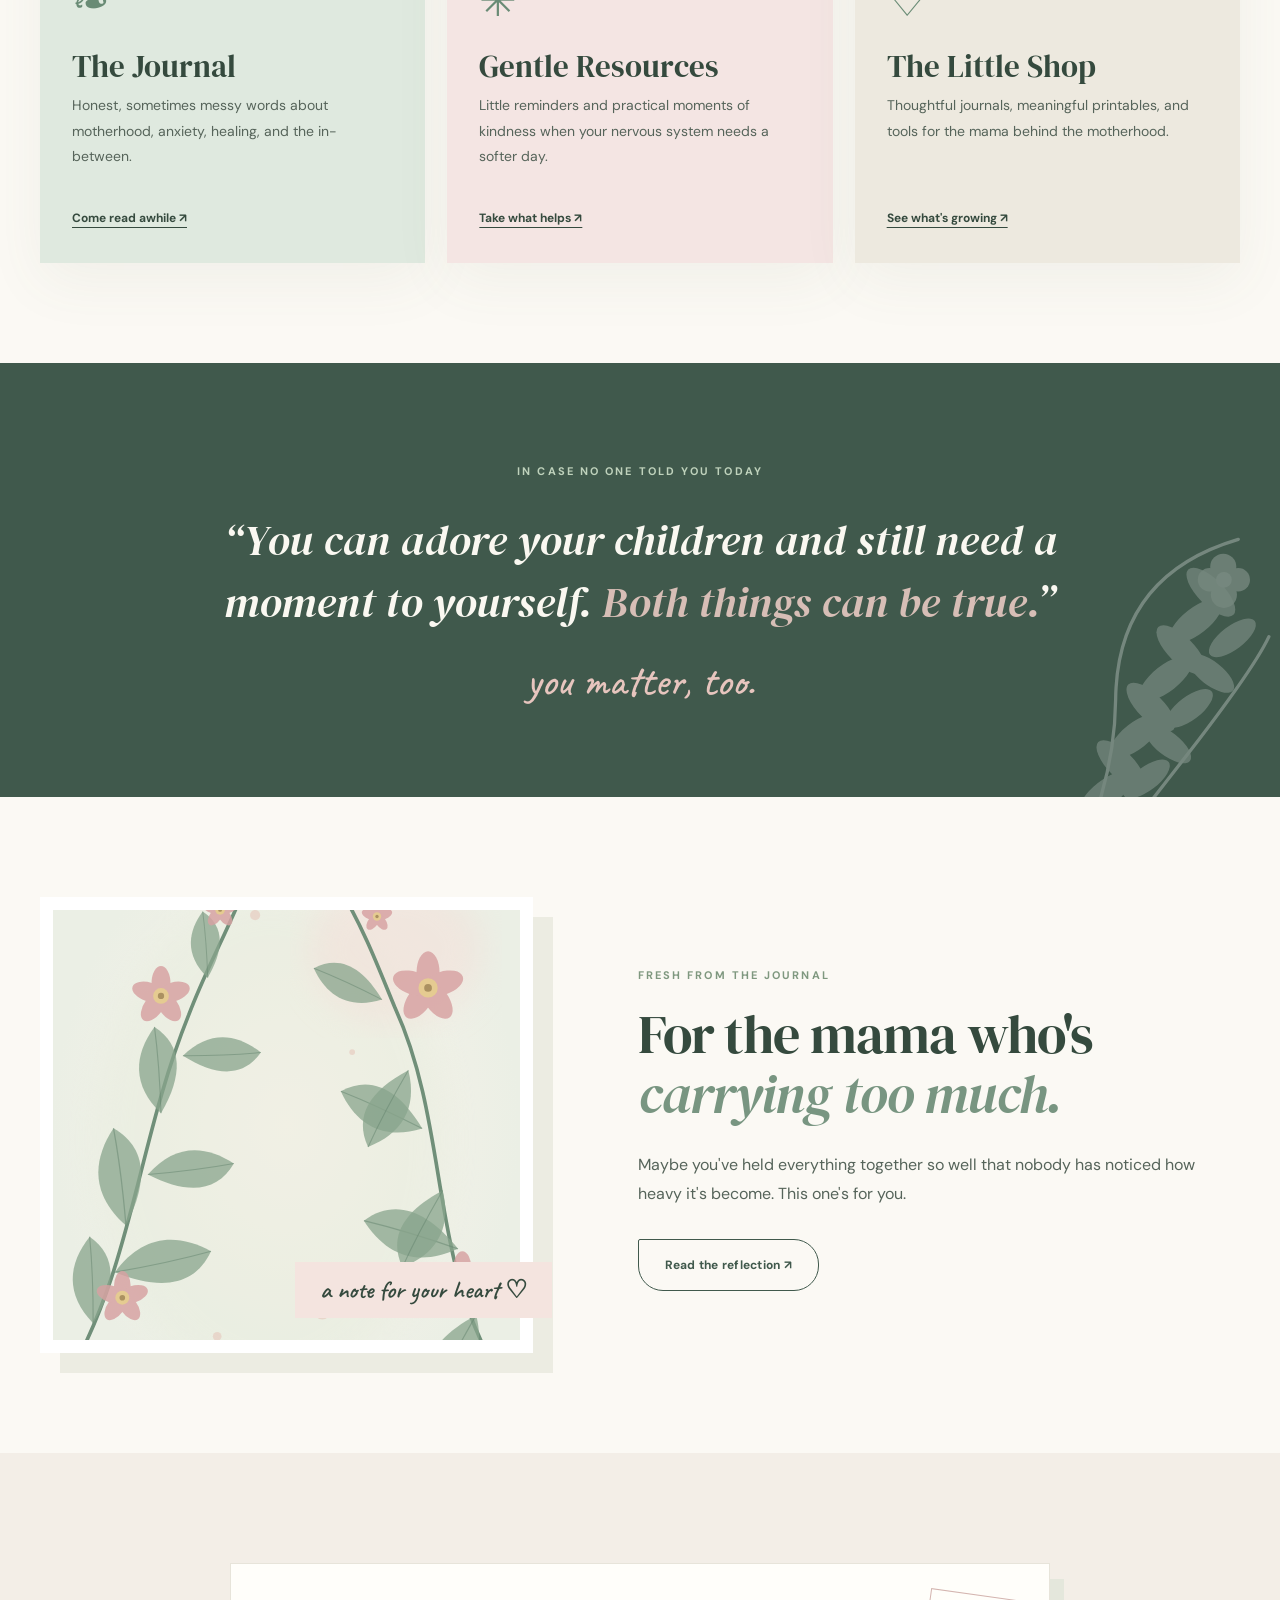
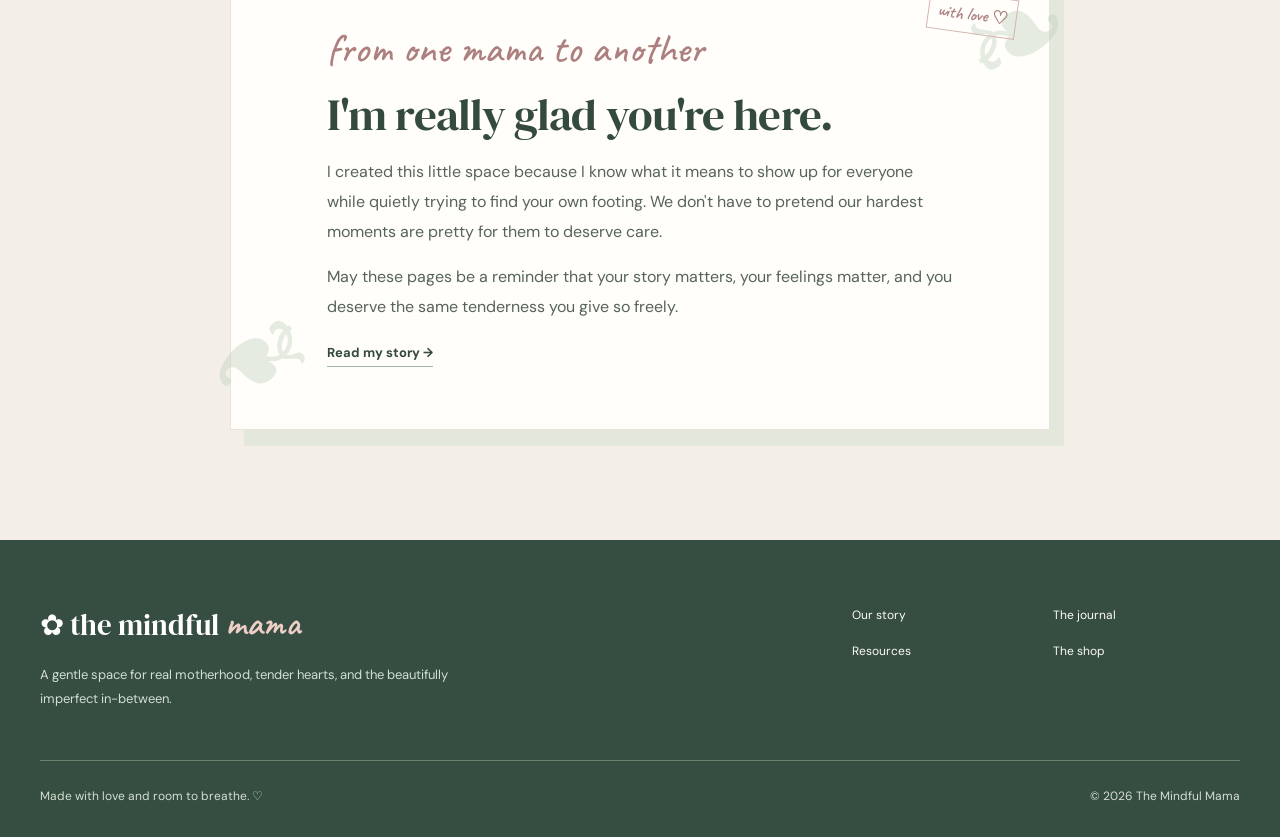
==== commit 98e60404: "Complete editorial eucalyptus homepage redesign" ====
--- a/index.html
+++ b/index.html
@@ -1,130 +1,7 @@
-<!doctype html>
-<html lang="en">
-<head>
-  <meta charset="utf-8">
-  <meta name="viewport" content="width=device-width,initial-scale=1">
-  <meta name="description" content="The Mindful Mama — a gentle place for overwhelmed hearts. Honest motherhood reflections, supportive encouragement, and room to breathe.">
-  <title>The Mindful Mama | A gentle place for overwhelmed hearts</title>
-  <link rel="stylesheet" href="style.css">
-</head>
-<body>
-  <a class="skip" href="#main">Skip to content</a>
-
-  <div class="announcement">a soft place to exhale, one day at a time ✿</div>
-
-  <header>
-    <div class="nav">
-      <a class="brand" href="index.html">the mindful <span>mama</span> ✿</a>
-      <nav aria-label="Main navigation">
-        <a href="index.html" aria-current="page">Home</a>
-        <a href="about.html">My Story</a>
-        <a href="journal.html">The Journal</a>
-        <a href="resources.html">Resources</a>
-        <a href="shop.html">The Shop</a>
-      </nav>
-    </div>
-  </header>
-
-  <main id="main">
-    <section class="hero">
-      <img class="hero-branch hero-branch-left" src="assets/eucalyptus-left.svg" alt="" aria-hidden="true">
-      <img class="hero-branch hero-branch-right" src="assets/eucalyptus-right.svg" alt="" aria-hidden="true">
-
-      <div class="shell hero-grid">
-        <div class="hero-copy">
-          <div class="eyebrow">A little corner of calm</div>
-          <p class="handwritten intro-script">come as you are, mama</p>
-          <h1>A gentle place for <em>overwhelmed hearts.</em></h1>
-          <p class="lead">For the mama who loves deeply, feels everything, and is still learning how to care for herself, too.</p>
-          <p>This is for the messy mornings, the mental load, the tears you hide, the little moments of joy, and the healing you’re still finding your way through. You don’t have to have it all together to belong here.</p>
-          <div class="actions">
-            <a class="btn" href="journal.html">Read the journal →</a>
-            <a class="btn secondary" href="about.html">Get to know me</a>
-          </div>
-        </div>
-
-        <div class="watercolor-card" aria-label="Decorative watercolor floral panel">
-          <div class="wash"></div>
-          <div class="card-content">
-            <p class="handwritten big-script">grow gently,<br>mama.</p>
-            <p class="mini-note">one day at a time</p>
-          </div>
-        </div>
-      </div>
-    </section>
-
-    <section class="section">
-      <div class="shell">
-        <div class="section-header">
-          <div class="eyebrow">Come as you are</div>
-          <h2>There is room for <em>all of you</em> here.</h2>
-          <p>Not just the patient, cheerful, put-together version. The real you. The overwhelmed you. The healing you.</p>
-          <img class="divider" src="assets/floral-divider.svg" alt="" aria-hidden="true">
-        </div>
-
-        <div class="grid">
-          <article class="card">
-            <div class="symbol">❀</div>
-            <p class="handwritten small-script">honest words</p>
-            <h3>Gentle reflections</h3>
-            <p>Unfiltered writing about motherhood, overwhelm, anxiety, healing, and showing up on the hard days with tenderness.</p>
-            <a href="journal.html">Explore the journal →</a>
-          </article>
-
-          <article class="card">
-            <div class="symbol">✿</div>
-            <p class="handwritten small-script">small comforts</p>
-            <h3>Encouraging support</h3>
-            <p>Compassionate reminders and practical resources you can return to when life feels heavy and your heart feels tired.</p>
-            <a href="resources.html">Find some softness →</a>
-          </article>
-
-          <article class="card">
-            <div class="symbol">♡</div>
-            <p class="handwritten small-script">made with care</p>
-            <h3>Beautiful tools</h3>
-            <p>Thoughtful journals, printables, and supportive creations are coming soon — all designed with real mamas in mind.</p>
-            <a href="shop.html">Visit the shop →</a>
-          </article>
-        </div>
-      </div>
-    </section>
-
-    <section class="section tinted quote-section">
-      <div class="shell statement">
-        <div class="eyebrow">A reminder for today</div>
-        <p>“You can be grateful for your children and still be exhausted. You can love your life and still need room to breathe.”</p>
-        <p class="handwritten quote-script">both can be true.</p>
-        <a class="btn secondary" href="about.html">Why I started this space</a>
-      </div>
-    </section>
-
-    <section class="section soft-note">
-      <div class="shell note-panel">
-        <div>
-          <div class="eyebrow">From one mama to another</div>
-          <h2>You are not failing. You are carrying <em>a lot.</em></h2>
-          <p>If you found your way here feeling stretched thin, I hope this space feels like a soft exhale. A place that reminds you that tenderness counts, honesty matters, and you deserve care too.</p>
-        </div>
-        <div class="note-badge">
-          <p class="handwritten badge-script">be gentle<br>with yourself</p>
-        </div>
-      </div>
-    </section>
-  </main>
-
-  <footer class="footer">
-    <a class="brand" href="index.html">the mindful mama ✿</a>
-    <p>Real motherhood. Gentle encouragement. A little room to breathe.</p>
-    <nav>
-      <a href="about.html">About</a>
-      <a href="journal.html">Journal</a>
-      <a href="resources.html">Resources</a>
-      <a href="shop.html">Shop</a>
-    </nav>
-    <p>© <span id="year">2026</span> The Mindful Mama · Made with heart.</p>
-  </footer>
-
-  <script src="script.js"></script>
-</body>
-</html>
+<!doctype html><html lang="en"><head><meta charset="utf-8"><meta name="viewport" content="width=device-width,initial-scale=1"><meta name="theme-color" content="#40594c"><meta name="description" content="A gentle space for honest motherhood, tender hearts and beautiful imperfection."><title>The Mindful Mama | A soft place to land</title><link rel="stylesheet" href="style.css"></head><body><a class="skip" href="#main">Skip to content</a><div class="top-note">A softer corner of the internet, made for you ✳</div><header><div class="nav shell"><a class="brand" href="index.html"><span class="brand-flower">✿</span> the mindful <em>mama</em></a><nav aria-label="Main navigation"><a href="index.html" aria-current="page">Home</a><a href="about.html">My Story</a><a href="journal.html">The Journal</a><a href="resources.html">Free Resources</a><a href="shop.html">The Shop</a></nav></div></header><main id="main"><section class="hero"><img class="corner-botanical corner-left" src="assets/botanical-spray.svg" alt=""><div class="shell hero-layout"><div class="hero-words"><div class="overline">A space to feel seen, not fixed</div><span class="script script-kicker">Dear mama,</span><h1>You deserve a <em>soft place</em> to land.</h1><p class="intro">For the mama who loves deeply, feels everything, and is still learning how to care for herself, too.</p><p>Here, you can love your children fiercely and still admit you're tired. You can be grateful and overwhelmed. You can be healing and still have hard days. All of you belongs.</p><div class="actions"><a class="button" href="journal.html">Find words for your heart ↗</a><a class="text-link" href="about.html">Get to know me →</a></div><div class="hero-signature">take what you need, leave the rest ♡</div></div><div class="hero-art"><div class="art-frame"><img src="assets/botanical-portrait.svg" alt="Eucalyptus branches and soft blush flowers framing a tender reminder"><div class="frame-overlay"><span>a gentle reminder</span><strong>You are allowed<br>to be human.</strong><small>even here. especially here.</small></div></div><span class="art-seal">grow<br>gently<br>✿</span></div></div></section>
+<section class="welcome ribbon"><div class="shell welcome-inner"><span>✿</span><p><em>Welcome, lovely soul.</em> There is no perfect-mom checklist here. Just honest words, gentle tools, and space to breathe.</p><span>✿</span></div></section>
+<section class="section shell" id="explore"><div class="section-heading"><span class="overline">Come exactly as you are</span><h2>A little something for <em>whatever you're carrying.</em></h2><p>Whether you need to feel understood, find a moment of calm, or remember there's more to you than your to-do list.</p><span class="tiny-rule">✦ &nbsp; ❀ &nbsp; ✦</span></div><div class="feature-grid"><a class="feature-card sage" href="journal.html"><span class="card-number">01 / FEEL SEEN</span><span class="feature-icon">❧</span><h3>The Journal</h3><p>Honest, sometimes messy words about motherhood, anxiety, healing, and the in-between.</p><span class="card-cta">Come read awhile ↗</span></a><a class="feature-card pink" href="resources.html"><span class="card-number">02 / TAKE A BREATH</span><span class="feature-icon">✳</span><h3>Gentle Resources</h3><p>Little reminders and practical moments of kindness when your nervous system needs a softer day.</p><span class="card-cta">Take what helps ↗</span></a><a class="feature-card ivory" href="shop.html"><span class="card-number">03 / MADE WITH HEART</span><span class="feature-icon">♡</span><h3>The Little Shop</h3><p>Thoughtful journals, meaningful printables, and tools for the mama behind the motherhood.</p><span class="card-cta">See what's growing ↗</span></a></div></section>
+<section class="quote-band"><img src="assets/botanical-spray.svg" alt=""><div class="shell quote-inner"><span class="overline">In case no one told you today</span><p>“You can adore your children and still need a moment to yourself. <em>Both things can be true.</em>”</p><span class="script">you matter, too.</span></div></section>
+<section class="section shell journal-feature"><div class="journal-image"><img src="assets/botanical-portrait.svg" alt="Soft botanical art"><span class="image-caption">a note for your heart ♡</span></div><div class="journal-copy"><span class="overline">Fresh from the journal</span><h2>For the mama who's <em>carrying too much.</em></h2><p>Maybe you've held everything together so well that nobody has noticed how heavy it's become. This one's for you.</p><a class="button secondary" href="posts/carrying-too-much.html">Read the reflection ↗</a></div></section>
+<section class="letter-area"><div class="shell letter-inner"><div class="letter-paper"><div class="stamp">with love ♡</div><span class="script">from one mama to another</span><h2>I'm really glad you're here.</h2><p>I created this little space because I know what it means to show up for everyone while quietly trying to find your own footing. We don't have to pretend our hardest moments are pretty for them to deserve care.</p><p>May these pages be a reminder that your story matters, your feelings matter, and you deserve the same tenderness you give so freely.</p><a class="underlined-link" href="about.html">Read my story →</a></div></div></section></main>
+<footer><div class="footer-inner shell"><div><a class="brand light" href="index.html">✿ the mindful <em>mama</em></a><p>A gentle space for real motherhood, tender hearts, and the beautifully imperfect in-between.</p></div><div class="footer-links"><a href="about.html">Our story</a><a href="journal.html">The journal</a><a href="resources.html">Resources</a><a href="shop.html">The shop</a></div><div class="footer-last">Made with love and room to breathe. ♡<span>© <span id="year">2026</span> The Mindful Mama</span></div></div></footer><script src="script.js"></script></body></html>
--- a/style.css
+++ b/style.css
@@ -1,177 +1,5 @@
-@import url('https://fonts.googleapis.com/css2?family=DM+Sans:wght@400;500;600;700&family=DM+Serif+Display:ital@0;1&family=Caveat:wght@500;600;700&display=swap');
-
-:root{
-  --cream:#fbf8f2;
-  --paper:#fffdf9;
-  --sage:#809784;
-  --sage-soft:#dfe8dc;
-  --sage-dark:#395144;
-  --eucalyptus:#9eb39f;
-  --rose:#c79b9a;
-  --rose-soft:#f4e5e2;
-  --blush:#f7efea;
-  --ink:#373d37;
-  --muted:#667068;
-  --line:#e5e8df;
-  --shadow:0 24px 70px rgba(48,60,46,.08);
-}
-
-*{box-sizing:border-box}
-html{scroll-behavior:smooth}
-body{
-  margin:0;
-  background:
-    radial-gradient(circle at 10% 7%, rgba(223,232,220,.75), transparent 20%),
-    radial-gradient(circle at 93% 18%, rgba(244,229,226,.78), transparent 22%),
-    linear-gradient(180deg, #fcfaf6 0%, var(--cream) 70%);
-  color:var(--ink);
-  font-family:'DM Sans',sans-serif;
-  line-height:1.75;
-}
-a{color:inherit}
-header{
-  position:sticky;top:0;z-index:6;
-  background:rgba(251,248,242,.9);
-  backdrop-filter:blur(14px);
-  border-bottom:1px solid var(--line)
-}
-.announcement{
-  text-align:center;
-  font-size:12px;
-  letter-spacing:.14em;
-  text-transform:uppercase;
-  color:var(--sage-dark);
-  background:#f5f1ea;
-  border-bottom:1px solid var(--line);
-  padding:9px 14px;
-}
-.nav{max-width:1180px;margin:auto;padding:18px 24px;display:flex;align-items:center;justify-content:space-between;gap:16px}
-.brand{text-decoration:none;font-family:'DM Serif Display',serif;font-size:24px;color:var(--sage-dark)}
-.brand span{color:var(--rose)}
-nav{display:flex;gap:24px;flex-wrap:wrap}
-nav a{text-decoration:none;font-size:13px;font-weight:600;letter-spacing:.03em;position:relative}
-nav a:hover,nav a[aria-current]{color:#a47179}
-.shell{max-width:1120px;margin:auto;padding:0 25px}
-.hero{
-  position:relative;
-  overflow:hidden;
-  padding:110px 0 95px;
-}
-.hero-grid{display:grid;grid-template-columns:1.1fr .9fr;align-items:center;gap:48px}
-.hero-branch{position:absolute;pointer-events:none;opacity:.95}
-.hero-branch-left{left:-20px;top:18px;width:min(21vw,240px)}
-.hero-branch-right{right:-24px;bottom:18px;width:min(21vw,240px)}
-.eyebrow{text-transform:uppercase;letter-spacing:.24em;font-weight:700;color:var(--sage);font-size:11px}
-.handwritten{font-family:'Caveat',cursive;color:#8d6d72}
-.intro-script{font-size:38px;line-height:1;margin:10px 0 5px}
-.small-script{font-size:28px;line-height:1;margin:8px 0 6px;color:#9d7c80}
-.big-script{font-size:54px;line-height:1.05;margin:0;color:var(--sage-dark)}
-.quote-script{font-size:36px;margin:12px 0 24px;color:#8d6d72}
-.badge-script{font-size:38px;line-height:1.08;margin:0;color:var(--sage-dark)}
-h1,h2,h3{font-family:'DM Serif Display',serif;font-weight:400;line-height:1.14}
-h1{font-size:clamp(50px,6vw,84px);margin:10px 0 24px;letter-spacing:-.03em}
-h2{font-size:clamp(36px,4vw,56px);margin:10px 0 20px}
-h3{font-size:29px;margin:8px 0 14px}
-em{color:#af7e85;font-style:italic}
-.lead{font-size:19px;max-width:590px;color:#58665c}
-.actions{display:flex;gap:12px;flex-wrap:wrap;margin-top:30px}
-.btn{display:inline-block;border-radius:999px;padding:13px 26px;background:var(--sage-dark);color:white;text-decoration:none;font-size:13px;font-weight:700;letter-spacing:.03em;border:1px solid var(--sage-dark);box-shadow:0 10px 22px rgba(57,81,68,.12)}
-.btn.secondary{background:transparent;color:var(--sage-dark);box-shadow:none}
-.btn:hover{transform:translateY(-1px)}
-.watercolor-card{
-  position:relative;
-  min-height:420px;
-  border-radius:38px;
-  background:rgba(255,255,255,.68);
-  border:1px solid rgba(255,255,255,.8);
-  box-shadow:var(--shadow);
-  overflow:hidden;
-}
-.wash{
-  position:absolute;inset:0;
-  background:
-    radial-gradient(circle at 28% 28%, rgba(211,225,207,.95), transparent 30%),
-    radial-gradient(circle at 70% 40%, rgba(245,226,221,.9), transparent 28%),
-    radial-gradient(circle at 52% 74%, rgba(233,240,229,.95), transparent 34%),
-    linear-gradient(145deg, rgba(255,255,255,.78), rgba(255,255,255,.35));
-}
-.watercolor-card::before,.watercolor-card::after{
-  content:'';position:absolute;background-repeat:no-repeat;background-size:contain;opacity:.98
-}
-.watercolor-card::before{left:-14px;bottom:-8px;width:170px;height:265px;background-image:url('assets/eucalyptus-left.svg')}
-.watercolor-card::after{right:-14px;top:-10px;width:170px;height:265px;background-image:url('assets/eucalyptus-right.svg')}
-.card-content{
-  position:relative;z-index:1;height:100%;display:flex;flex-direction:column;align-items:center;justify-content:center;text-align:center;padding:48px;
-}
-.mini-note{font-size:12px;letter-spacing:.17em;text-transform:uppercase;color:var(--sage-dark);margin-top:18px}
-.section{padding:85px 0}
-.section.tinted{background:linear-gradient(180deg,#f6f1eb 0%,#f3efe7 100%)}
-.section-header{text-align:center;max-width:760px;margin:0 auto 40px}
-.section-header p,.card p{color:var(--muted)}
-.divider{display:block;margin:24px auto 0;width:180px;max-width:100%}
-.grid{display:grid;grid-template-columns:repeat(3,1fr);gap:24px}
-.card{
-  background:linear-gradient(180deg, rgba(255,255,255,.95), rgba(255,253,249,.92));
-  border:1px solid var(--line);
-  border-radius:26px;
-  padding:34px;
-  box-shadow:0 10px 30px rgba(39,49,42,.04);
-  position:relative;
-}
-.card::after{
-  content:'';position:absolute;right:18px;top:18px;width:56px;height:56px;border-radius:50%;background:radial-gradient(circle, rgba(244,229,226,.8), rgba(244,229,226,0) 72%);
-}
-.symbol{font-size:30px;color:var(--rose)}
-.card a{color:var(--sage-dark);font-size:13px;font-weight:700;text-decoration:none}
-.card a:hover{text-decoration:underline}
-.statement{max-width:820px;margin:auto;text-align:center}
-.statement p{font:italic clamp(24px,3vw,37px)/1.5 'DM Serif Display',serif;color:var(--sage-dark)}
-.quote-section{position:relative;overflow:hidden}
-.quote-section::before{content:'';position:absolute;left:-60px;bottom:-40px;width:180px;height:280px;background:url('assets/eucalyptus-left.svg') center/contain no-repeat;opacity:.52}
-.quote-section::after{content:'';position:absolute;right:-60px;top:-20px;width:180px;height:280px;background:url('assets/eucalyptus-right.svg') center/contain no-repeat;opacity:.52}
-.soft-note{padding-top:78px}
-.note-panel{
-  display:grid;grid-template-columns:1.3fr .7fr;gap:32px;align-items:center;
-  background:linear-gradient(180deg,#fffdfa,#fff8f5);
-  border:1px solid var(--line);
-  border-radius:34px;
-  padding:42px;
-  box-shadow:var(--shadow);
-}
-.note-badge{
-  min-height:240px;border-radius:28px;background:radial-gradient(circle at 30% 28%, rgba(223,232,220,.95), transparent 32%), radial-gradient(circle at 70% 64%, rgba(244,229,226,.95), transparent 28%), #fcfbf8; border:1px dashed rgba(128,151,132,.5);display:grid;place-items:center;text-align:center;padding:20px
-}
-.page-intro{padding:85px 0 45px;text-align:center;max-width:820px;margin:auto}
-.page-intro h1{font-size:clamp(47px,6vw,70px)}
-.prose{max-width:750px;margin:0 auto 90px;padding:0 24px;font-size:17px}
-.prose p{margin:0 0 22px}.prose h2{margin-top:50px}
-.note{border-left:3px solid var(--rose);padding:15px 25px;margin:25px 0;background:#faf0ee}
-.footer{padding:52px 20px;text-align:center;background:var(--sage-dark);color:#f5f4eb}
-.footer .brand{color:white}
-.footer p{opacity:.78;font-size:13px}
-.footer nav{justify-content:center;margin:22px 0}
-.footer a{color:inherit}
-.tag{font-size:11px;text-transform:uppercase;letter-spacing:.18em;color:var(--rose);font-weight:700}
-.notice{background:#f2e9e4;border-radius:8px;padding:25px;font-size:14px}
-.skip{position:absolute;left:-9999px}.skip:focus{left:20px;top:20px;background:white;padding:10px;z-index:10}
-
-@media (max-width: 920px){
-  .hero-grid,.note-panel{grid-template-columns:1fr}
-  .watercolor-card{min-height:340px}
-}
-@media (max-width: 760px){
-  .nav{flex-direction:column;gap:10px}
-  .brand{font-size:21px}
-  nav{gap:16px;justify-content:center}
-  .announcement{font-size:11px;letter-spacing:.1em}
-  .hero{padding:68px 0 60px}
-  .hero-branch{display:none}
-  .grid{grid-template-columns:1fr}
-  .section{padding:65px 0}
-  .card{padding:25px}
-  .watercolor-card{min-height:280px}
-  .big-script{font-size:42px}
-  .intro-script{font-size:32px}
-  .quote-script{font-size:30px}
-  .note-panel{padding:26px}
-}
+@import url('https://fonts.googleapis.com/css2?family=DM+Sans:wght@400;500;600;700&family=DM+Serif+Display:ital@0;1&family=Caveat:wght@400;500;600;700&display=swap');
+:root{--ink:#354a3e;--forest:#40594c;--eucalyptus:#789581;--mist:#e3eae0;--cream:#fbf9f4;--linen:#f5f0e8;--blush:#eddbd8;--rose:#ad7f7f;--line:#e0e5db;--body:#56645a}*{box-sizing:border-box}html{scroll-behavior:smooth}body{margin:0;background:var(--cream);color:var(--ink);font:16px/1.85 'DM Sans',sans-serif}a{color:inherit}a:focus-visible{outline:3px solid var(--rose);outline-offset:4px}img{max-width:100%;display:block}.shell{width:min(1200px,calc(100% - 48px));margin:auto}.skip{position:absolute;left:-9999px;z-index:20}.skip:focus{left:12px;top:12px;padding:10px;background:white}.top-note{background:var(--forest);color:#f1eee5;text-align:center;padding:8px 16px;font-size:11px;letter-spacing:.16em;text-transform:uppercase}.top-note span{color:#e6b6a8}header{position:sticky;top:0;z-index:10;background:#fcfbf7f0;border-bottom:1px solid var(--line);backdrop-filter:blur(16px)}.nav{min-height:94px;display:flex;align-items:center;justify-content:space-between;gap:24px}.brand{text-decoration:none;color:var(--forest);font:29px/1.1 'DM Serif Display',serif;white-space:nowrap}.brand em{font:600 37px/1 'Caveat',cursive;color:var(--rose)}.brand-flower{font:24px 'DM Sans',sans-serif;color:#96ae9a;margin-right:8px}nav{display:flex;align-items:center;gap:24px;flex-wrap:wrap}nav a{text-decoration:none;font-size:12px;font-weight:700;letter-spacing:.03em}nav a:hover,nav a[aria-current=page]{color:var(--rose)}h1,h2,h3,p{margin-top:0}h1,h2,h3{font-family:'DM Serif Display',serif;font-weight:400;line-height:1.12}h1{font-size:clamp(49px,5.7vw,86px);letter-spacing:-.035em}h2{font-size:clamp(36px,4.2vw,59px);letter-spacing:-.02em}h3{font-size:clamp(27px,2.4vw,35px)}h1 em,h2 em{font-style:italic;color:var(--eucalyptus)}p{color:var(--body)}.overline{font:700 11px/1.4 'DM Sans',sans-serif;color:#7f987f;letter-spacing:.19em;text-transform:uppercase}.script{display:block;font:500 35px/1.1 'Caveat',cursive;color:var(--rose)}.button{display:inline-flex;align-items:center;gap:18px;background:var(--forest);color:white;border:1px solid var(--forest);padding:14px 26px;border-radius:2px 25px 25px 25px;font-size:12px;font-weight:700;text-decoration:none;letter-spacing:.02em;transition:transform .2s}.button:hover{transform:translateY(-2px)}.button.secondary{background:transparent;color:var(--forest)}.text-link,.underlined-link{font-size:13px;font-weight:700;text-decoration:none;border-bottom:1px solid #a1b4a3;padding-bottom:5px}.actions{display:flex;gap:24px;align-items:center;flex-wrap:wrap;margin-top:32px}.hero{position:relative;overflow:hidden;background:radial-gradient(ellipse at 70% 25%,#e8ede4 0,transparent 38%),linear-gradient(130deg,#fcfaf6,#f7f2eb);padding:80px 0 100px}.hero-layout{display:grid;grid-template-columns:1fr .9fr;gap:76px;align-items:center;position:relative;z-index:1}.hero-words{max-width:625px}.script-kicker{margin:23px 0 5px;font-size:41px}.hero h1{margin:0 0 24px}.hero p{font-size:15px;max-width:555px}.hero p.intro{font:23px/1.5 'DM Serif Display',serif;color:#506658}.corner-botanical{position:absolute;width:230px;left:-100px;bottom:-105px;opacity:.42}.hero-signature{font:600 23px 'Caveat',cursive;color:#8b9385;margin-top:37px}.hero-signature span{color:var(--rose)}.hero-art{position:relative;padding:0 25px}.art-frame{position:relative;overflow:hidden;box-shadow:18px 20px 0 #ecede5,0 26px 80px #50614a23;border:10px solid white;border-radius:220px 220px 8px 8px;background:#dbe5d8}.art-frame img{width:100%;height:540px;object-fit:cover}.frame-overlay{position:absolute;inset:0;display:flex;flex-direction:column;justify-content:center;align-items:center;text-align:center;padding:24px}.frame-overlay span{font:600 28px 'Caveat',cursive;color:#9e7171}.frame-overlay strong{font:italic 42px/1.15 'DM Serif Display',serif;color:#3e5949;text-shadow:0 1px 13px #fff9}.frame-overlay small{font:700 9px 'DM Sans',sans-serif;letter-spacing:.2em;text-transform:uppercase;margin-top:24px;color:#506758}.art-seal{position:absolute;right:-10px;bottom:35px;display:grid;place-items:center;width:105px;height:105px;background:#f7eee5;border:1px solid #d9cbbf;border-radius:50%;font:600 24px/1 'Caveat',cursive;text-align:center;transform:rotate(11deg)}.ribbon{background:#e6eee5;border-top:1px solid #dce4d9;border-bottom:1px solid #dce4d9}.welcome-inner{display:flex;gap:26px;align-items:center;justify-content:center;min-height:118px}.welcome-inner span{color:#9cb29e}.welcome-inner p{margin:0;text-align:center;font-size:14px;color:#486252}.welcome-inner em{font-family:'DM Serif Display',serif;font-size:18px}.section{padding:100px 0}.section-heading{text-align:center;max-width:780px;margin:0 auto 47px}.section-heading h2{margin:13px auto 22px}.section-heading p{max-width:650px;margin:0 auto}.tiny-rule{display:block;color:var(--rose);letter-spacing:.5em;margin-top:23px;font-size:17px}.feature-grid{display:grid;grid-template-columns:repeat(3,1fr);gap:22px}.feature-card{padding:40px 32px 34px;min-height:385px;display:flex;flex-direction:column;text-decoration:none;position:relative;overflow:hidden;transition:transform .2s;box-shadow:0 18px 55px #57645011}.feature-card:hover{transform:translateY(-5px)}.feature-card::after{content:'❀';position:absolute;right:-26px;top:-44px;font-size:190px;opacity:.12;color:#617d66;line-height:1}.feature-card.sage{background:#dfe9df}.feature-card.pink{background:#f4e5e3}.feature-card.ivory{background:#ede9df}.card-number{font-size:10px;letter-spacing:.15em;font-weight:700}.feature-icon{font-size:45px;margin:22px 0 7px;color:#698b75}.feature-card h3{margin-bottom:10px}.feature-card p{font-size:14px;line-height:1.8}.card-cta{margin-top:auto;font-size:12px;font-weight:700;text-decoration:underline;text-underline-offset:5px}.quote-band{background:#40594c;position:relative;overflow:hidden;padding:92px 0;color:white}.quote-band>img{position:absolute;width:300px;right:-30px;bottom:-170px;opacity:.28;filter:grayscale(1) brightness(2)}.quote-inner{text-align:center;max-width:850px;position:relative}.quote-inner .overline{color:#bfd2bc}.quote-inner p{font:italic clamp(25px,3.9vw,43px)/1.45 'DM Serif Display',serif;color:#faf8f1;margin:24px 0}.quote-inner p em{color:#d7beb6}.quote-inner .script{color:#e7c5be;font-size:43px}.journal-feature{display:grid;grid-template-columns:.9fr 1.1fr;gap:105px;align-items:center}.journal-image{position:relative;background:#ebefe7;border:13px solid #fff;box-shadow:20px 20px 0 #ecece2}.journal-image img{width:100%;height:430px;object-fit:cover}.image-caption{position:absolute;bottom:22px;right:-32px;background:#f4e4df;padding:12px 25px;font:600 25px 'Caveat',cursive}.journal-copy h2{margin:16px 0 25px}.journal-copy p{margin-bottom:30px}.letter-area{background:#f3eee7;padding:110px 0}.letter-paper{max-width:820px;margin:auto;background:#fffefa;border:1px solid #e7e4da;box-shadow:14px 16px 0 #e4e7dc;padding:62px 8%;position:relative}.letter-paper:before,.letter-paper:after{content:'❧';position:absolute;color:#c0d0bd;font-size:130px;opacity:.4}.letter-paper:before{top:-48px;right:-22px;transform:rotate(-25deg)}.letter-paper:after{bottom:-50px;left:-27px;transform:rotate(145deg)}.letter-paper .script{font-size:41px}.letter-paper h2{font-size:45px;margin:18px 0}.letter-paper .stamp{position:absolute;right:32px;top:30px;border:1px solid #d4b5b0;color:#ae8384;padding:8px;transform:rotate(8deg);font:600 18px 'Caveat',cursive}.letter-paper p{position:relative;z-index:1}.inner-hero{position:relative;overflow:hidden;background:linear-gradient(120deg,#eff1e9,#f9f5ee);padding:96px 0;text-align:center}.inner-hero>img{position:absolute;left:-100px;top:-150px;width:320px;opacity:.28}.inner-hero>.shell{position:relative}.inner-hero h1{max-width:900px;margin:18px auto}.inner-hero p{max-width:640px;margin:0 auto 14px;font-size:18px}.inner-hero .script{font-size:29px}.split-editorial{display:grid;grid-template-columns:.8fr 1.2fr;gap:85px;align-items:center}.editorial-art{position:relative}.editorial-art img{max-height:590px;width:100%;object-fit:cover;border:10px solid white;box-shadow:20px 20px 0 #e6eadd}.editorial-art .script{position:absolute;bottom:26px;left:24px;background:#fffdf8e8;padding:12px 20px}.editorial-copy h2{margin:20px 0}.editorial-copy p{margin-bottom:18px}.note-section{background:#e8eee5;text-align:center}.prose-narrow{max-width:790px}.prose-narrow .script{font-size:42px}.prose-narrow .button{margin-top:20px}.articles{display:grid;grid-template-columns:1.5fr .8fr;gap:25px}.article-feature{display:grid;grid-template-columns:.7fr 1fr;gap:26px;padding:22px;background:white;border:1px solid var(--line);text-decoration:none;align-items:center}.article-feature img{height:320px;width:100%;object-fit:cover}.article-feature h3{margin:18px 0}.article-feature p{font-size:14px}.article-soon{background:#e8eee5;text-align:center;padding:40px 28px;display:flex;flex-direction:column;justify-content:center;align-items:center}.article-soon .script{font-size:34px}.article-soon>span:last-child{font-size:45px;color:#9dae9c}.resource-grid{display:grid;grid-template-columns:repeat(3,1fr);gap:22px}.resource-card{background:#fffefa;border:1px solid var(--line);padding:35px;box-shadow:0 10px 28px #526b5210}.resource-card:nth-child(2){background:#edf2e9}.resource-card:nth-child(3){background:#f9ece9}.resource-card .script{font-size:31px;margin:15px 0}.resource-mark{font-size:11px;letter-spacing:.13em}.resource-card p{font-size:14px}.resource-foot{font-style:italic;color:#617e69!important}.disclaimer{margin:35px auto 0;max-width:860px;font-size:12px;text-align:center}.shop-layout{display:grid;grid-template-columns:.8fr 1.2fr;gap:80px;align-items:center}.shop-art img{max-height:500px;width:100%;object-fit:cover;border:12px solid white;box-shadow:18px 18px 0 #e6eadd}.shop-layout h2{margin:18px 0}.shop-layout .button{margin-top:16px}.shop-footnote{font:23px 'Caveat',cursive;color:var(--rose);margin-top:23px}footer{background:#354e41;color:#fffaf4;padding:64px 0 30px}.footer-inner{display:grid;grid-template-columns:2fr 1fr;gap:36px}.footer-inner p{color:#d2dfd2;max-width:430px;font-size:13px;margin-top:18px}.footer-inner .light{color:#fff}.footer-inner .light em{color:#f0cfc8}.footer-links{display:grid;grid-template-columns:1fr 1fr;gap:14px;align-content:start}.footer-links a{font-size:12px;text-decoration:none}.footer-last{grid-column:1/-1;border-top:1px solid #69826e;padding-top:24px;font-size:12px;color:#d5ded1;display:flex;justify-content:space-between;gap:15px}
+@media(max-width:950px){.nav{flex-direction:column;padding:18px 0}.hero-layout{grid-template-columns:1fr;gap:55px}.hero-art{width:min(500px,100%);margin:auto}.art-frame img{height:500px}.feature-grid{grid-template-columns:1fr 1fr}.journal-feature,.split-editorial,.shop-layout{gap:40px}.articles{grid-template-columns:1fr}.article-feature{grid-template-columns:.6fr 1fr}}
+@media(max-width:680px){.shell{width:min(100% - 36px,1200px)}nav{justify-content:center;gap:12px 19px}.brand{font-size:25px}.brand em{font-size:32px}.hero{padding:65px 0}.hero-art{padding:0 12px}.art-frame img{height:420px}.hero-signature{margin-top:25px}.feature-grid,.journal-feature,.split-editorial,.shop-layout,.resource-grid{grid-template-columns:1fr}.feature-card{min-height:310px}.section{padding:72px 0}.quote-band{padding:70px 0}.journal-feature{gap:56px}.journal-image img{height:340px}.article-feature{grid-template-columns:1fr}.article-feature img{height:260px}.letter-area{padding:65px 0}.letter-paper{padding:65px 26px 38px}.inner-hero{padding:75px 0}.footer-inner{grid-template-columns:1fr}.footer-last{flex-direction:column}.top-note{font-size:9px}.welcome-inner{gap:10px}.welcome-inner span{display:none}}
+@media(prefers-reduced-motion:reduce){*,*:before,*:after{scroll-behavior:auto!important;transition:none!important}}
